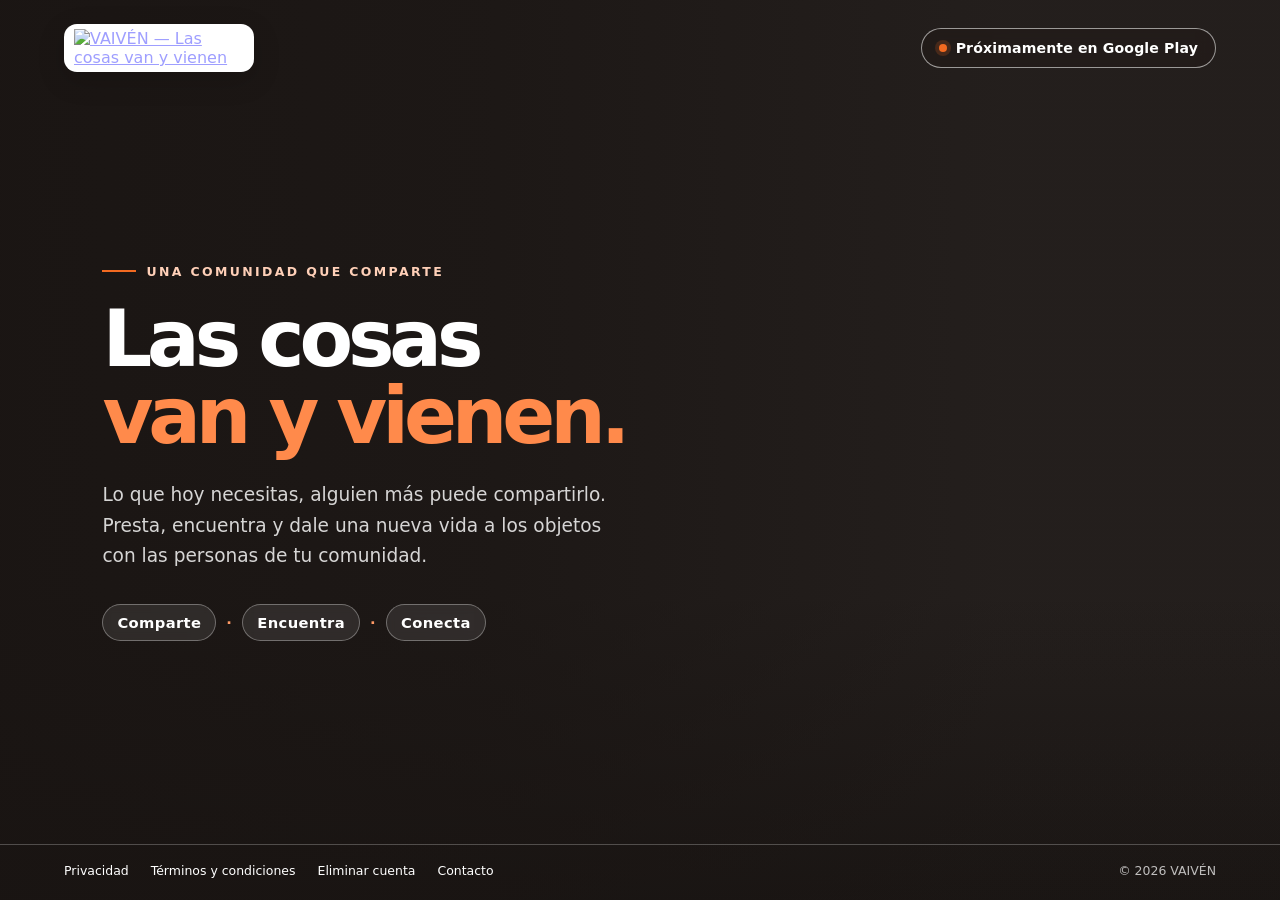
==== index.html @ 552e8050 "feat: rediseño landing page one-screen VAIVÉN - Header compacto con logo y botón Google Play - Hero " ====
<!doctype html>
<html lang="es-MX">
<head>
  <meta charset="utf-8">
  <meta name="viewport" content="width=device-width, initial-scale=1">
  <meta name="theme-color" content="#25201e">
  <title>VAIVÉN — Las cosas van y vienen</title>
  <meta name="description" content="Comparte, presta y encuentra objetos con personas de tu comunidad. Las cosas van y vienen.">
  <link rel="canonical" href="https://vaiven-landing.onrender.com/">
  <meta property="og:title" content="VAIVÉN — Las cosas van y vienen">
  <meta property="og:description" content="Comparte, presta y encuentra objetos con personas de tu comunidad.">
  <meta property="og:type" content="website">
  <meta property="og:url" content="https://vaiven-landing.onrender.com/">
  <meta property="og:image" content="/assets/img/fondo.jpeg">
  <style>
    :root {
      color-scheme: dark;
      --orange: #f36a21;
      --ink: #25201e;
      --white: #fff;
      --muted: rgba(255,255,255,.82);
    }

    * { box-sizing: border-box; }

    html, body { margin: 0; min-height: 100%; }

    body {
      min-height: 100svh;
      min-height: 100vh;
      display: flex;
      flex-direction: column;
      overflow-x: hidden;
      color: var(--white);
      background: var(--ink);
      font-family: Inter, ui-sans-serif, system-ui, -apple-system, BlinkMacSystemFont, "Segoe UI", sans-serif;
    }

    .page {
      position: relative;
      isolation: isolate;
      display: flex;
      flex: 1;
      min-height: 100svh;
      flex-direction: column;
      overflow: hidden;
      background-image:
        linear-gradient(90deg, rgba(25,20,18,.88) 0%, rgba(25,20,18,.68) 38%, rgba(25,20,18,.12) 78%),
        linear-gradient(0deg, rgba(20,16,14,.62) 0%, transparent 34%),
        url("assets/img/fondo.jpeg");
      background-size: cover;
      background-position: center center;
      background-repeat: no-repeat;
    }

    .header {
      position: relative;
      z-index: 1;
      width: min(1440px, 100%);
      margin: 0 auto;
      padding: 24px clamp(20px, 5vw, 72px);
      display: flex;
      align-items: center;
      justify-content: space-between;
      gap: 24px;
    }

    .brand {
      display: inline-flex;
      align-items: center;
      justify-content: center;
      width: clamp(142px, 16vw, 190px);
      padding: 5px 10px;
      overflow: hidden;
      border-radius: 13px;
      background: #fff;
      box-shadow: 0 8px 28px rgba(0,0,0,.16);
    }

    .brand img {
      display: block;
      width: 100%;
      height: auto;
      object-fit: contain;
    }

    .availability {
      display: inline-flex;
      align-items: center;
      gap: 9px;
      padding: 11px 17px;
      border: 1px solid rgba(255,255,255,.55);
      border-radius: 999px;
      background: rgba(32,26,23,.34);
      color: #fff;
      font-size: .88rem;
      font-weight: 650;
      letter-spacing: .01em;
      backdrop-filter: blur(8px);
      -webkit-backdrop-filter: blur(8px);
      white-space: nowrap;
    }

    .availability::before {
      content: "";
      width: 8px;
      height: 8px;
      border-radius: 50%;
      background: var(--orange);
      box-shadow: 0 0 0 4px rgba(243,106,33,.18);
    }

    main {
      position: relative;
      z-index: 1;
      width: min(1440px, 100%);
      flex: 1;
      margin: 0 auto;
      padding: 28px clamp(20px, 8vw, 116px) 48px;
      display: flex;
      align-items: center;
    }

    .hero-copy {
      width: min(650px, 58%);
      padding-bottom: 22px;
    }

    .eyebrow {
      display: inline-flex;
      align-items: center;
      gap: 10px;
      margin: 0 0 22px;
      color: #ffd0b8;
      font-size: .78rem;
      font-weight: 750;
      letter-spacing: .19em;
      text-transform: uppercase;
    }

    .eyebrow::before {
      content: "";
      width: 34px;
      height: 2px;
      background: var(--orange);
    }

    h1 {
      max-width: 680px;
      margin: 0;
      font-size: clamp(3rem, 6.1vw, 5.9rem);
      line-height: .99;
      letter-spacing: -.065em;
      font-weight: 780;
      text-wrap: balance;
    }

    h1 span { color: #ff8a4b; }

    .description {
      max-width: 510px;
      margin: 25px 0 0;
      color: var(--muted);
      font-size: clamp(1rem, 1.45vw, 1.2rem);
      line-height: 1.65;
      text-wrap: pretty;
    }

    .values {
      display: flex;
      align-items: center;
      flex-wrap: wrap;
      gap: 10px;
      margin-top: 32px;
      color: #fff;
      font-size: .92rem;
      font-weight: 700;
      letter-spacing: .025em;
    }

    .values span {
      padding: 9px 14px;
      border: 1px solid rgba(255,255,255,.32);
      border-radius: 999px;
      background: rgba(255,255,255,.09);
      backdrop-filter: blur(5px);
      -webkit-backdrop-filter: blur(5px);
    }

    .values b { color: #ff9a65; }

    footer {
      position: relative;
      z-index: 1;
      width: min(1440px, 100%);
      margin: 0 auto;
      padding: 18px clamp(20px, 5vw, 72px) 22px;
      display: flex;
      align-items: center;
      justify-content: space-between;
      gap: 16px 28px;
      border-top: 1px solid rgba(255,255,255,.24);
      color: rgba(255,255,255,.72);
      font-size: .78rem;
    }

    .footer-links {
      display: flex;
      align-items: center;
      flex-wrap: wrap;
      gap: 10px 22px;
    }

    footer a {
      color: #fff;
      text-decoration: none;
      transition: color .2s ease;
    }

    footer a:hover, footer a:focus-visible { color: #ff9a65; }

    footer a:focus-visible {
      outline: 2px solid #ff9a65;
      outline-offset: 4px;
      border-radius: 2px;
    }

    .copyright { white-space: nowrap; }

    @media (min-width: 1500px) {
      .page { background-position: center 46%; }
    }

    @media (max-width: 900px) {
      .page {
        background-image:
          linear-gradient(90deg, rgba(25,20,18,.82), rgba(25,20,18,.43)),
          linear-gradient(0deg, rgba(20,16,14,.78), transparent 55%),
          url("assets/img/fondo.jpeg");
        background-position: 58% center;
      }
      .hero-copy { width: min(650px, 78%); }
      h1 { font-size: clamp(3rem, 8vw, 5rem); }
    }

    @media (max-width: 600px) {
      .page {
        min-height: 100svh;
        overflow: visible;
        background-image:
          linear-gradient(180deg, rgba(25,20,18,.58) 0%, rgba(25,20,18,.76) 48%, rgba(25,20,18,.94) 100%),
          url("assets/img/fondo.jpeg");
        background-position: 57% center;
      }

      .header {
        padding: 16px 18px;
        gap: 12px;
      }

      .brand { width: 122px; border-radius: 9px; padding: 3px 7px; }
      .availability { padding: 9px 11px; font-size: .7rem; gap: 7px; }

      main {
        min-height: 570px;
        padding: 70px 25px 48px;
        align-items: center;
      }

      .hero-copy {
        width: 100%;
        max-width: 520px;
        padding: 0;
      }

      .eyebrow { margin-bottom: 17px; font-size: .68rem; }
      h1 { font-size: clamp(3.15rem, 13vw, 4.5rem); }
      .description { margin-top: 20px; font-size: 1rem; line-height: 1.55; }
      .values { margin-top: 25px; gap: 8px; }
      .values span { padding: 8px 11px; font-size: .82rem; }

      footer {
        padding: 19px 20px 22px;
        align-items: flex-start;
        flex-direction: column;
        gap: 15px;
      }

      .footer-links { gap: 12px 18px; }
      .copyright { white-space: normal; }
    }

    @media (max-height: 650px) and (min-width: 601px) {
      .header { padding-top: 12px; padding-bottom: 12px; }
      .brand { width: 145px; }
      main { padding-top: 10px; padding-bottom: 14px; }
      .hero-copy { padding-bottom: 0; }
      .eyebrow { margin-bottom: 12px; }
      h1 { font-size: clamp(2.7rem, 5vw, 4.4rem); }
      .description { margin-top: 15px; font-size: 1rem; }
      .values { margin-top: 19px; }
      footer { padding-top: 12px; padding-bottom: 14px; }
    }

    @media (prefers-reduced-motion: reduce) {
      *, *::before, *::after { scroll-behavior: auto !important; transition: none !important; }
    }
  </style>
</head>
<body>
  <div class="page">
    <header class="header">
      <a class="brand" href="/" aria-label="VAIVÉN, página principal">
        <img src="assets/img/logo.jpeg" alt="VAIVÉN — Las cosas van y vienen">
      </a>
      <span class="availability">Próximamente en Google Play</span>
    </header>

    <main id="contenido">
      <section class="hero-copy" aria-labelledby="hero-title">
        <p class="eyebrow">Una comunidad que comparte</p>
        <h1 id="hero-title">Las cosas <span>van y vienen.</span></h1>
        <p class="description">
          Lo que hoy necesitas, alguien más puede compartirlo.
          Presta, encuentra y dale una nueva vida a los objetos
          con las personas de tu comunidad.
        </p>
        <div class="values" aria-label="Comparte, encuentra y conecta">
          <span>Comparte</span><b aria-hidden="true">·</b>
          <span>Encuentra</span><b aria-hidden="true">·</b>
          <span>Conecta</span>
        </div>
      </section>
    </main>

    <footer>
      <nav class="footer-links" aria-label="Enlaces legales y de contacto">
        <a href="/privacidad/">Privacidad</a>
        <a href="/terminos/">Términos y condiciones</a>
        <a href="/eliminar-cuenta/">Eliminar cuenta</a>
        <a href="mailto:vaivenedeltrabajo@gmail.com">Contacto</a>
      </nav>
      <span class="copyright">© 2026 VAIVÉN</span>
    </footer>
  </div>
</body>
</html>
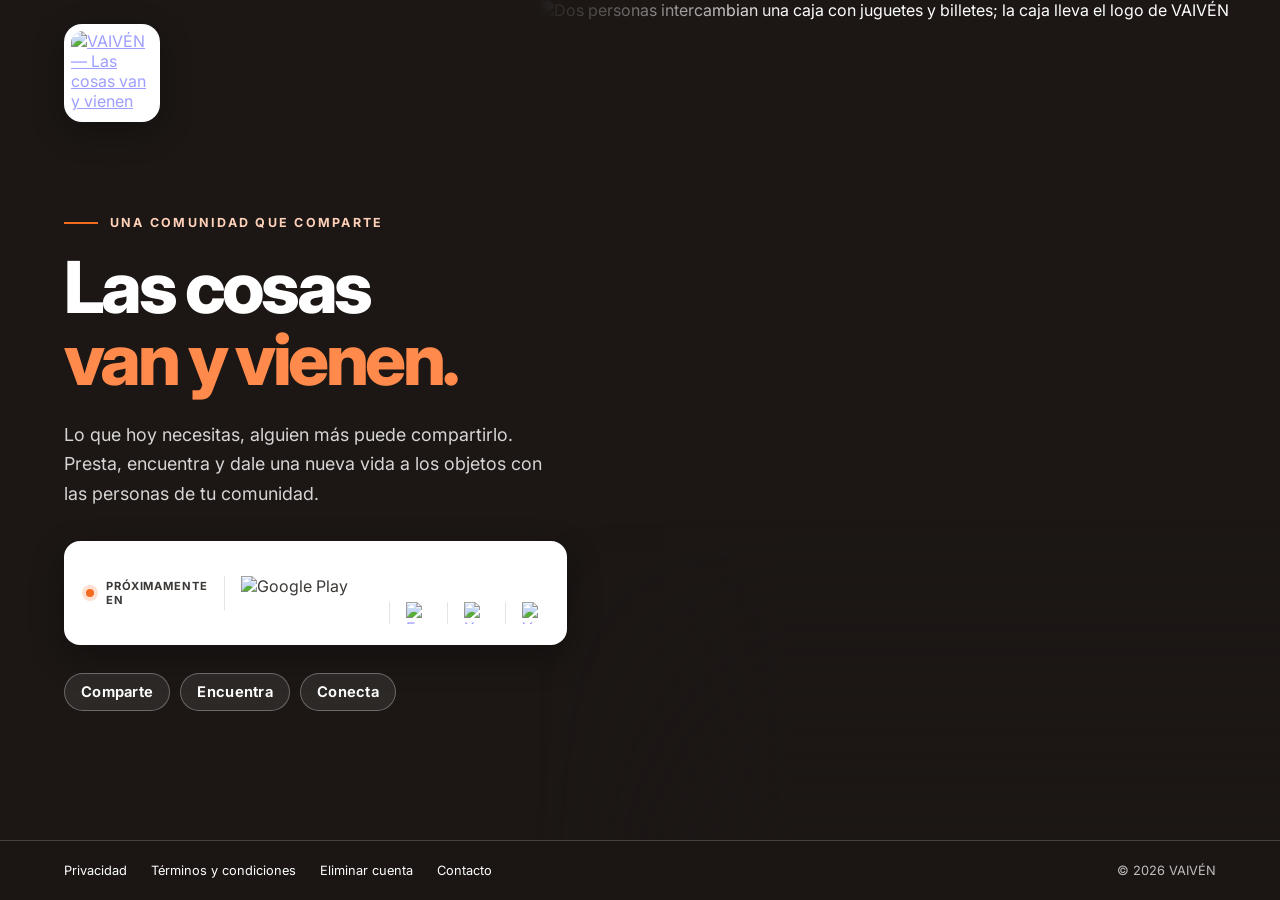
==== commit cad04185: "feat: botones sociales y rediseño páginas legales [spec 002]" ====
--- a/index.html
+++ b/index.html
@@ -2,308 +2,413 @@
 <html lang="es-MX">
 <head>
   <meta charset="utf-8">
-  <meta name="viewport" content="width=device-width, initial-scale=1">
-  <meta name="theme-color" content="#25201e">
+  <meta name="viewport" content="width=device-width, initial-scale=1, viewport-fit=cover">
+  <meta name="theme-color" content="#1c1715">
   <title>VAIVÉN — Las cosas van y vienen</title>
   <meta name="description" content="Comparte, presta y encuentra objetos con personas de tu comunidad. Las cosas van y vienen.">
   <link rel="canonical" href="https://vaiven-landing.onrender.com/">
+  <link rel="icon" type="image/png" href="assets/img/icon.png">
+  <link rel="apple-touch-icon" href="assets/img/apple-touch-icon.png">
+
   <meta property="og:title" content="VAIVÉN — Las cosas van y vienen">
   <meta property="og:description" content="Comparte, presta y encuentra objetos con personas de tu comunidad.">
   <meta property="og:type" content="website">
   <meta property="og:url" content="https://vaiven-landing.onrender.com/">
-  <meta property="og:image" content="/assets/img/fondo.jpeg">
+  <meta property="og:image" content="https://vaiven-landing.onrender.com/assets/img/fondo.jpeg">
+  <meta name="twitter:card" content="summary_large_image">
+
+  <link rel="preconnect" href="https://fonts.googleapis.com">
+  <link rel="preconnect" href="https://fonts.gstatic.com" crossorigin>
+  <link href="https://fonts.googleapis.com/css2?family=Inter:wght@500;600;700;800&display=swap" rel="stylesheet">
+
   <style>
     :root {
       color-scheme: dark;
       --orange: #f36a21;
-      --ink: #25201e;
+      --orange-soft: #ff8a4b;
+      --orange-pale: #ffd0b8;
+      --ink: #1c1715;
       --white: #fff;
-      --muted: rgba(255,255,255,.82);
-    }
-
-    * { box-sizing: border-box; }
-
-    html, body { margin: 0; min-height: 100%; }
+      --muted: rgba(255, 255, 255, .82);
+      --line: rgba(255, 255, 255, .18);
+
+      /* Margen lateral único: header, texto y footer quedan siempre alineados.
+         En pantallas muy anchas el contenido se centra en un máx. de 1320px. */
+      --edge: max(clamp(20px, 5vw, 72px), calc((100% - 1320px) / 2));
+    }
+
+    *, *::before, *::after { box-sizing: border-box; }
+
+    html {
+      -webkit-text-size-adjust: 100%;
+      text-size-adjust: 100%;
+      background: var(--ink);
+    }
 
     body {
-      min-height: 100svh;
+      margin: 0;
       min-height: 100vh;
-      display: flex;
-      flex-direction: column;
-      overflow-x: hidden;
+      min-height: 100dvh;
       color: var(--white);
       background: var(--ink);
-      font-family: Inter, ui-sans-serif, system-ui, -apple-system, BlinkMacSystemFont, "Segoe UI", sans-serif;
-    }
-
+      font-family: Inter, ui-sans-serif, system-ui, -apple-system, BlinkMacSystemFont, "Segoe UI", Roboto, sans-serif;
+      -webkit-font-smoothing: antialiased;
+    }
+
+    img { display: block; max-width: 100%; }
+
+    /* ───────── Estructura general ───────── */
     .page {
       position: relative;
       isolation: isolate;
       display: flex;
+      flex-direction: column;
+      min-height: 100vh;
+      min-height: 100dvh;
+      overflow: hidden;
+    }
+
+    /* ───────── Header ───────── */
+    .header {
+      position: absolute;
+      inset: 0 0 auto 0;
+      z-index: 3;
+      padding: 24px var(--edge);
+      padding-top: max(24px, env(safe-area-inset-top));
+    }
+
+    .brand {
+      display: inline-block;
+      padding: 7px;
+      border-radius: 18px;
+      background: #fff;
+      box-shadow: 0 10px 32px rgba(0, 0, 0, .28);
+      transition: transform .2s ease;
+    }
+
+    .brand:hover { transform: translateY(-2px); }
+
+    .brand:focus-visible {
+      outline: 3px solid var(--orange-soft);
+      outline-offset: 3px;
+    }
+
+    .brand img {
+      height: clamp(64px, 7vw, 84px);
+      width: auto;
+      border-radius: 12px;
+    }
+
+    /* ───────── Hero ───────── */
+    .hero {
+      position: relative;
       flex: 1;
-      min-height: 100svh;
-      flex-direction: column;
-      overflow: hidden;
-      background-image:
-        linear-gradient(90deg, rgba(25,20,18,.88) 0%, rgba(25,20,18,.68) 38%, rgba(25,20,18,.12) 78%),
-        linear-gradient(0deg, rgba(20,16,14,.62) 0%, transparent 34%),
-        url("assets/img/fondo.jpeg");
-      background-size: cover;
-      background-position: center center;
-      background-repeat: no-repeat;
-    }
-
-    .header {
-      position: relative;
-      z-index: 1;
-      width: min(1440px, 100%);
-      margin: 0 auto;
-      padding: 24px clamp(20px, 5vw, 72px);
-      display: flex;
-      align-items: center;
-      justify-content: space-between;
-      gap: 24px;
-    }
-
-    .brand {
-      display: inline-flex;
-      align-items: center;
-      justify-content: center;
-      width: clamp(142px, 16vw, 190px);
-      padding: 5px 10px;
-      overflow: hidden;
-      border-radius: 13px;
-      background: #fff;
-      box-shadow: 0 8px 28px rgba(0,0,0,.16);
-    }
-
-    .brand img {
-      display: block;
+      display: flex;
+      align-items: center;
+      padding: 150px var(--edge) 64px;
+    }
+
+    .hero-media {
+      position: absolute;
+      inset: 0 0 0 auto;
+      z-index: -1;
+      width: 58%;
+      /* La foto se funde con el fondo oscuro en el borde izquierdo. */
+      -webkit-mask-image: linear-gradient(90deg, transparent 0, #000 34%);
+              mask-image: linear-gradient(90deg, transparent 0, #000 34%);
+    }
+
+    .hero-media img {
       width: 100%;
-      height: auto;
-      object-fit: contain;
-    }
-
-    .availability {
-      display: inline-flex;
-      align-items: center;
-      gap: 9px;
-      padding: 11px 17px;
-      border: 1px solid rgba(255,255,255,.55);
-      border-radius: 999px;
-      background: rgba(32,26,23,.34);
-      color: #fff;
-      font-size: .88rem;
-      font-weight: 650;
-      letter-spacing: .01em;
-      backdrop-filter: blur(8px);
-      -webkit-backdrop-filter: blur(8px);
-      white-space: nowrap;
-    }
-
-    .availability::before {
+      height: 100%;
+      object-fit: cover;
+      object-position: 62% center;
+    }
+
+    /* Oscurecimiento sutil para que la foto no compita con el texto. */
+    .hero-media::after {
       content: "";
-      width: 8px;
-      height: 8px;
-      border-radius: 50%;
-      background: var(--orange);
-      box-shadow: 0 0 0 4px rgba(243,106,33,.18);
-    }
-
-    main {
-      position: relative;
-      z-index: 1;
-      width: min(1440px, 100%);
-      flex: 1;
-      margin: 0 auto;
-      padding: 28px clamp(20px, 8vw, 116px) 48px;
-      display: flex;
-      align-items: center;
+      position: absolute;
+      inset: 0;
+      background: linear-gradient(0deg, rgba(28, 23, 21, .55) 0%, transparent 38%);
+      pointer-events: none;
     }
 
     .hero-copy {
-      width: min(650px, 58%);
-      padding-bottom: 22px;
+      width: min(600px, 58%);
+      animation: rise .7s cubic-bezier(.2, .7, .2, 1) both;
+    }
+
+    @keyframes rise {
+      from { opacity: 0; transform: translateY(16px); }
+      to   { opacity: 1; transform: none; }
     }
 
     .eyebrow {
-      display: inline-flex;
-      align-items: center;
-      gap: 10px;
+      display: flex;
+      align-items: center;
+      gap: 12px;
       margin: 0 0 22px;
-      color: #ffd0b8;
+      color: var(--orange-pale);
       font-size: .78rem;
-      font-weight: 750;
-      letter-spacing: .19em;
+      font-weight: 700;
+      letter-spacing: .18em;
       text-transform: uppercase;
     }
 
     .eyebrow::before {
       content: "";
+      flex: none;
       width: 34px;
       height: 2px;
       background: var(--orange);
     }
 
     h1 {
-      max-width: 680px;
       margin: 0;
-      font-size: clamp(3rem, 6.1vw, 5.9rem);
-      line-height: .99;
-      letter-spacing: -.065em;
-      font-weight: 780;
+      font-size: clamp(2.7rem, 5.6vw, 5.4rem);
+      line-height: 1;
+      letter-spacing: -.05em;
+      font-weight: 800;
       text-wrap: balance;
     }
 
-    h1 span { color: #ff8a4b; }
+    h1 span {
+      display: block;
+      color: var(--orange-soft);
+    }
 
     .description {
-      max-width: 510px;
-      margin: 25px 0 0;
+      max-width: 27em;
+      margin: 24px 0 0;
       color: var(--muted);
-      font-size: clamp(1rem, 1.45vw, 1.2rem);
+      font-size: clamp(1rem, 1.4vw, 1.2rem);
       line-height: 1.65;
       text-wrap: pretty;
     }
 
+    /* ───────── Google Play (próximamente) ───────── */
+    .store {
+      display: inline-flex;
+      align-items: center;
+      gap: 16px;
+      margin-top: 32px;
+      padding: 10px 20px 10px 18px;
+      border-radius: 16px;
+      background: #fff;
+      color: #3b3836;
+      box-shadow: 0 12px 34px rgba(0, 0, 0, .32);
+    }
+
+    .store-label {
+      display: flex;
+      align-items: center;
+      gap: 12px;
+      font-size: .7rem;
+      font-weight: 700;
+      letter-spacing: .08em;
+      line-height: 1.25;
+      text-transform: uppercase;
+    }
+
+    .store-label::before {
+      content: "";
+      flex: none;
+      width: 8px;
+      height: 8px;
+      margin-left: 4px;
+      border-radius: 50%;
+      background: var(--orange);
+      box-shadow: 0 0 0 4px rgba(243, 106, 33, .2);
+    }
+
+    .store img {
+      height: 34px;
+      width: auto;
+      padding-left: 16px;
+      border-left: 1px solid #e7e2df;
+      box-sizing: content-box;
+    }
+
+    /* ───────── Valores ───────── */
     .values {
       display: flex;
-      align-items: center;
       flex-wrap: wrap;
       gap: 10px;
-      margin-top: 32px;
-      color: #fff;
+      margin: 28px 0 0;
+      padding: 0;
+      list-style: none;
+    }
+
+    .values li {
+      padding: 9px 16px;
+      border: 1px solid rgba(255, 255, 255, .3);
+      border-radius: 999px;
+      background: rgba(255, 255, 255, .08);
       font-size: .92rem;
-      font-weight: 700;
-      letter-spacing: .025em;
-    }
-
-    .values span {
-      padding: 9px 14px;
-      border: 1px solid rgba(255,255,255,.32);
-      border-radius: 999px;
-      background: rgba(255,255,255,.09);
-      backdrop-filter: blur(5px);
-      -webkit-backdrop-filter: blur(5px);
-    }
-
-    .values b { color: #ff9a65; }
-
+      font-weight: 650;
+      letter-spacing: .02em;
+      -webkit-backdrop-filter: blur(6px);
+              backdrop-filter: blur(6px);
+    }
+
+    /* ───────── Footer ───────── */
     footer {
       position: relative;
-      z-index: 1;
-      width: min(1440px, 100%);
-      margin: 0 auto;
-      padding: 18px clamp(20px, 5vw, 72px) 22px;
+      z-index: 2;
       display: flex;
       align-items: center;
       justify-content: space-between;
-      gap: 16px 28px;
-      border-top: 1px solid rgba(255,255,255,.24);
-      color: rgba(255,255,255,.72);
-      font-size: .78rem;
+      flex-wrap: wrap;
+      gap: 6px 28px;
+      padding: 16px var(--edge);
+      padding-bottom: max(16px, env(safe-area-inset-bottom));
+      border-top: 1px solid var(--line);
+      background: rgba(28, 23, 21, .78);
+      color: rgba(255, 255, 255, .72);
+      font-size: .8rem;
+      -webkit-backdrop-filter: blur(10px);
+              backdrop-filter: blur(10px);
     }
 
     .footer-links {
       display: flex;
-      align-items: center;
       flex-wrap: wrap;
-      gap: 10px 22px;
+      gap: 0 24px;
     }
 
     footer a {
+      display: inline-block;
+      padding: 6px 0;           /* área táctil más cómoda en móvil */
       color: #fff;
       text-decoration: none;
       transition: color .2s ease;
     }
 
-    footer a:hover, footer a:focus-visible { color: #ff9a65; }
+    footer a:hover { color: #ff9a65; }
 
     footer a:focus-visible {
       outline: 2px solid #ff9a65;
-      outline-offset: 4px;
-      border-radius: 2px;
-    }
-
-    .copyright { white-space: nowrap; }
-
-    @media (min-width: 1500px) {
-      .page { background-position: center 46%; }
-    }
-
-    @media (max-width: 900px) {
-      .page {
-        background-image:
-          linear-gradient(90deg, rgba(25,20,18,.82), rgba(25,20,18,.43)),
-          linear-gradient(0deg, rgba(20,16,14,.78), transparent 55%),
-          url("assets/img/fondo.jpeg");
-        background-position: 58% center;
+      outline-offset: 3px;
+      border-radius: 3px;
+    }
+
+    /* ───────── Botones de redes sociales ───────── */
+    .social-buttons {
+      display: flex;
+      gap: 14px;
+      justify-content: center;
+      margin: 40px 0 0;
+    }
+
+    .social-btn {
+      display: flex;
+      align-items: center;
+      justify-content: center;
+      width: 44px;
+      height: 44px;
+      border-radius: 12px;
+      background: rgba(255, 255, 255, .08);
+      border: 1px solid var(--line);
+      transition: background .2s ease, transform .2s ease;
+      text-decoration: none;
+    }
+
+    .social-btn img {
+      width: 22px;
+      height: 22px;
+      display: block;
+    }
+
+    .social-btn:hover {
+      background: rgba(255, 255, 255, .18);
+      transform: translateY(-2px);
+    }
+
+    .social-btn:focus-visible {
+      outline: 3px solid var(--orange-soft);
+      outline-offset: 2px;
+    }
+
+    /* ───────── Tablet vertical y móvil: foto arriba, texto debajo ───────── */
+    @media (max-width: 720px), (max-width: 1000px) and (orientation: portrait) {
+      .header { padding-top: max(16px, env(safe-area-inset-top)); }
+      .brand { padding: 5px; border-radius: 14px; }
+      .brand img { height: 56px; border-radius: 10px; }
+
+      .hero {
+        flex-direction: column;
+        align-items: stretch;
+        justify-content: flex-start;
+        padding: 0 var(--edge) 40px;
       }
-      .hero-copy { width: min(650px, 78%); }
-      h1 { font-size: clamp(3rem, 8vw, 5rem); }
-    }
-
-    @media (max-width: 600px) {
-      .page {
-        min-height: 100svh;
-        overflow: visible;
-        background-image:
-          linear-gradient(180deg, rgba(25,20,18,.58) 0%, rgba(25,20,18,.76) 48%, rgba(25,20,18,.94) 100%),
-          url("assets/img/fondo.jpeg");
-        background-position: 57% center;
+
+      .hero-media {
+        position: relative;
+        inset: auto;
+        z-index: 0;
+        flex: 1 0 auto;
+        width: auto;
+        min-height: clamp(300px, 44svh, 520px);
+        max-height: 70svh;
+        margin: 0 calc(var(--edge) * -1);   /* la foto ocupa todo el ancho */
+        -webkit-mask-image: linear-gradient(180deg, #000 55%, transparent 100%);
+                mask-image: linear-gradient(180deg, #000 55%, transparent 100%);
       }
 
-      .header {
-        padding: 16px 18px;
-        gap: 12px;
-      }
-
-      .brand { width: 122px; border-radius: 9px; padding: 3px 7px; }
-      .availability { padding: 9px 11px; font-size: .7rem; gap: 7px; }
-
-      main {
-        min-height: 570px;
-        padding: 70px 25px 48px;
-        align-items: center;
+      .hero-media img {
+        position: absolute;
+        inset: 0;
+        object-position: 70% 40%;
       }
 
       .hero-copy {
         width: 100%;
-        max-width: 520px;
-        padding: 0;
+        max-width: 620px;
+        margin-top: -36px;                  /* se monta sobre el degradado */
+        position: relative;
       }
 
-      .eyebrow { margin-bottom: 17px; font-size: .68rem; }
-      h1 { font-size: clamp(3.15rem, 13vw, 4.5rem); }
-      .description { margin-top: 20px; font-size: 1rem; line-height: 1.55; }
-      .values { margin-top: 25px; gap: 8px; }
-      .values span { padding: 8px 11px; font-size: .82rem; }
-
-      footer {
-        padding: 19px 20px 22px;
-        align-items: flex-start;
-        flex-direction: column;
-        gap: 15px;
+      .eyebrow { margin-bottom: 16px; font-size: .7rem; }
+      h1 { font-size: clamp(2.6rem, 12.5vw, 4.6rem); }
+      .description { margin-top: 18px; font-size: 1rem; line-height: 1.6; }
+      .store { margin-top: 26px; }
+      .values { margin-top: 22px; gap: 8px; }
+      .values li { padding: 8px 13px; font-size: .85rem; }
+    }
+
+    /* Móviles muy angostos */
+    @media (max-width: 380px) {
+      .store { gap: 12px; padding: 9px 14px; }
+      .store img { height: 28px; padding-left: 12px; }
+      .store-label { font-size: .64rem; }
+      .values li { padding: 7px 11px; font-size: .8rem; }
+    }
+
+    /* Móvil en horizontal / pantallas bajas: compactar para no desbordar */
+    @media (max-height: 560px) and (orientation: landscape) {
+      .header { padding-block: 12px; }
+      .brand img { height: 48px; }
+      .hero { padding-top: 84px; padding-bottom: 28px; }
+      .eyebrow { margin-bottom: 10px; }
+      h1 { font-size: clamp(2.2rem, 6vw, 3.4rem); }
+      .description { margin-top: 12px; font-size: .95rem; line-height: 1.5; }
+      .store { margin-top: 18px; padding-block: 7px; }
+      .store img { height: 26px; }
+      .values { margin-top: 16px; }
+      footer { padding-block: 8px; }
+    }
+
+    @media (min-width: 1700px) {
+      .hero-media img { object-position: 60% 44%; }
+    }
+
+    @media (prefers-reduced-motion: reduce) {
+      *, *::before, *::after {
+        animation: none !important;
+        transition: none !important;
+        scroll-behavior: auto !important;
       }
-
-      .footer-links { gap: 12px 18px; }
-      .copyright { white-space: normal; }
-    }
-
-    @media (max-height: 650px) and (min-width: 601px) {
-      .header { padding-top: 12px; padding-bottom: 12px; }
-      .brand { width: 145px; }
-      main { padding-top: 10px; padding-bottom: 14px; }
-      .hero-copy { padding-bottom: 0; }
-      .eyebrow { margin-bottom: 12px; }
-      h1 { font-size: clamp(2.7rem, 5vw, 4.4rem); }
-      .description { margin-top: 15px; font-size: 1rem; }
-      .values { margin-top: 19px; }
-      footer { padding-top: 12px; padding-bottom: 14px; }
-    }
-
-    @media (prefers-reduced-motion: reduce) {
-      *, *::before, *::after { scroll-behavior: auto !important; transition: none !important; }
     }
   </style>
 </head>
@@ -311,12 +416,16 @@
   <div class="page">
     <header class="header">
       <a class="brand" href="/" aria-label="VAIVÉN, página principal">
-        <img src="assets/img/logo.jpeg" alt="VAIVÉN — Las cosas van y vienen">
+        <img src="assets/img/logo.jpeg" width="637" height="649" alt="VAIVÉN — Las cosas van y vienen">
       </a>
-      <span class="availability">Próximamente en Google Play</span>
     </header>
 
-    <main id="contenido">
+    <main class="hero" id="contenido">
+      <div class="hero-media">
+        <img src="assets/img/fondo.jpeg" width="1264" height="823" fetchpriority="high"
+             alt="Dos personas intercambian una caja con juguetes y billetes; la caja lleva el logo de VAIVÉN">
+      </div>
+
       <section class="hero-copy" aria-labelledby="hero-title">
         <p class="eyebrow">Una comunidad que comparte</p>
         <h1 id="hero-title">Las cosas <span>van y vienen.</span></h1>
@@ -324,12 +433,36 @@
           Lo que hoy necesitas, alguien más puede compartirlo.
           Presta, encuentra y dale una nueva vida a los objetos
           con las personas de tu comunidad.
+
+          
         </p>
-        <div class="values" aria-label="Comparte, encuentra y conecta">
-          <span>Comparte</span><b aria-hidden="true">·</b>
-          <span>Encuentra</span><b aria-hidden="true">·</b>
-          <span>Conecta</span>
+        
+
+        <div class="store" role="group" aria-label="Próximamente en Google Play">
+          
+          <span class="store-label"><span>Próximamente<br>en</span></span>
+
+          <img src="assets/img/google-play.png" width="500" height="131" alt="Google Play">
+          <nav class="social-buttons" aria-label="Síguenos en redes sociales">
+          <a class="social-btn" href="#" rel="noopener noreferrer" aria-label="VAIVÉN en Facebook">
+            <img src="/assets/img/social-facebook.svg" alt="Facebook">
+          </a>
+          <a class="social-btn" href="#" rel="noopener noreferrer" aria-label="VAIVÉN en X (Twitter)">
+            <img src="/assets/img/social-x.svg" alt="X (Twitter)">
+          </a>
+          <a class="social-btn" href="#" rel="noopener noreferrer" aria-label="VAIVÉN en YouTube">
+            <img src="/assets/img/social-youtube.svg" alt="YouTube">
+          </a>
+        </nav>
         </div>
+
+        <ul class="values" aria-label="Comparte, encuentra y conecta">
+          <li>Comparte</li>
+          <li>Encuentra</li>
+          <li>Conecta</li>
+        </ul>
+
+        
       </section>
     </main>
 
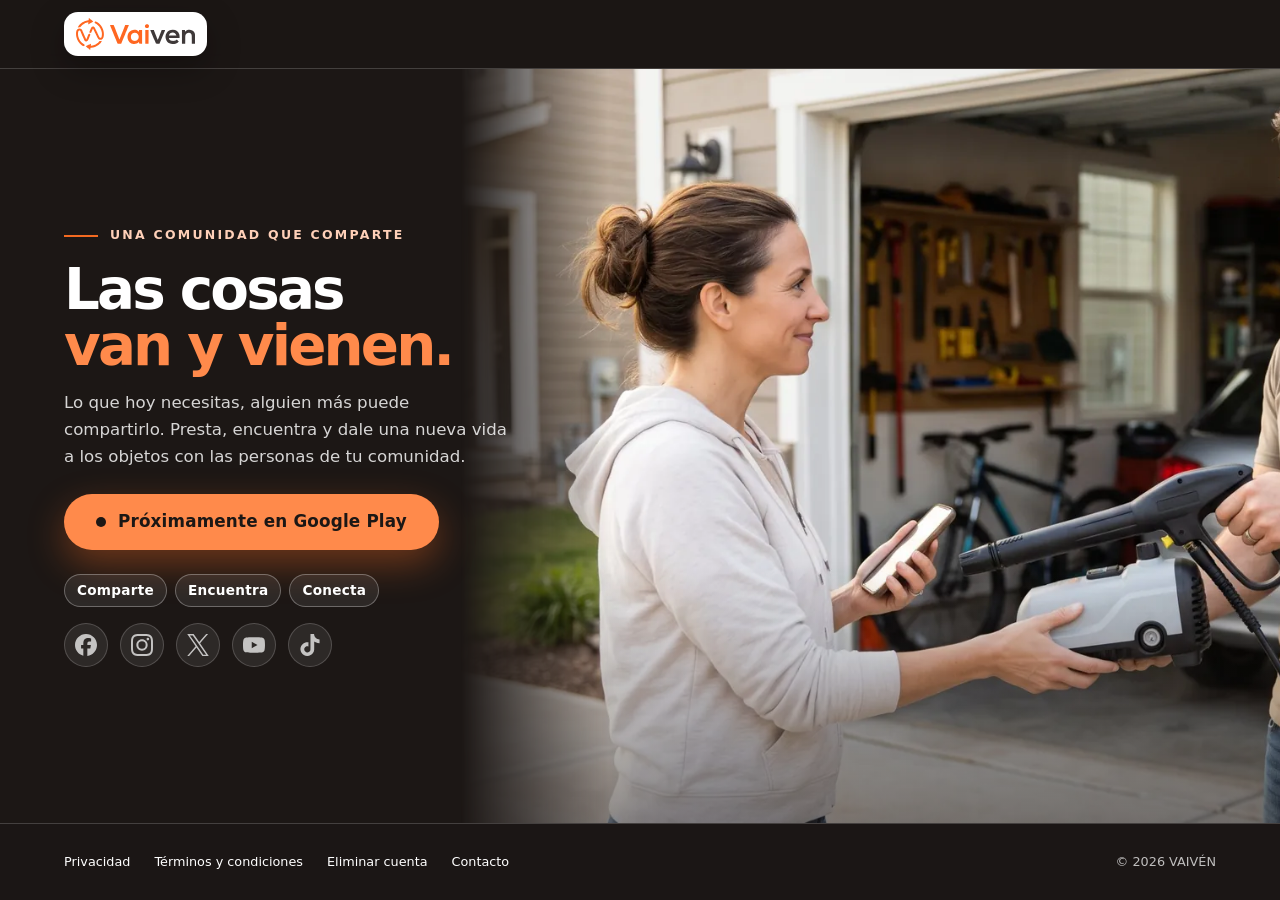
==== commit 0c543842: "SPECTs" ====
--- a/index.html
+++ b/index.html
@@ -7,474 +7,80 @@
   <title>VAIVÉN — Las cosas van y vienen</title>
   <meta name="description" content="Comparte, presta y encuentra objetos con personas de tu comunidad. Las cosas van y vienen.">
   <link rel="canonical" href="https://vaiven-landing.onrender.com/">
-  <link rel="icon" type="image/png" href="assets/img/icon.png">
-  <link rel="apple-touch-icon" href="assets/img/apple-touch-icon.png">
-
+  <link rel="icon" type="image/svg+xml" href="/assets/img/favicon.svg">
+  <link rel="apple-touch-icon" href="/assets/img/apple-touch-icon.png">
   <meta property="og:title" content="VAIVÉN — Las cosas van y vienen">
   <meta property="og:description" content="Comparte, presta y encuentra objetos con personas de tu comunidad.">
   <meta property="og:type" content="website">
   <meta property="og:url" content="https://vaiven-landing.onrender.com/">
-  <meta property="og:image" content="https://vaiven-landing.onrender.com/assets/img/fondo.jpeg">
-  <meta name="twitter:card" content="summary_large_image">
+  <meta property="og:image" content="https://vaiven-landing.onrender.com/assets/img/og-image.png">
+  <meta property="og:locale" content="es_MX">
+  <link rel="stylesheet" href="/assets/css/styles.css">
+  <script type="module" src="/assets/js/site.js" defer></script>
+  <script type="application/ld+json">
+    {
+      "@context": "https://schema.org",
+      "@type": "MobileApplication",
+      "name": "VAIVÉN",
+      "applicationCategory": "LifestyleApplication",
+      "operatingSystem": "Android",
+      "inLanguage": "es-MX",
+      "url": "https://vaiven-landing.onrender.com/",
+      "description": "VAIVÉN conecta a personas para compartir, prestar y encontrar objetos de uso cotidiano."
+    }
+  </script>
+</head>
+<body class="home">
+  <a class="skip-link" href="#contenido">Saltar al contenido</a>
 
-  <link rel="preconnect" href="https://fonts.googleapis.com">
-  <link rel="preconnect" href="https://fonts.gstatic.com" crossorigin>
-  <link href="https://fonts.googleapis.com/css2?family=Inter:wght@500;600;700;800&display=swap" rel="stylesheet">
+  <header class="site-header">
+    <a class="brand" href="/"><img src="/assets/img/logo.svg" width="119" height="32" alt="VAIVÉN, ir al inicio"></a>
+  </header>
 
-  <style>
-    :root {
-      color-scheme: dark;
-      --orange: #f36a21;
-      --orange-soft: #ff8a4b;
-      --orange-pale: #ffd0b8;
-      --ink: #1c1715;
-      --white: #fff;
-      --muted: rgba(255, 255, 255, .82);
-      --line: rgba(255, 255, 255, .18);
+  <main id="contenido" class="hero">
+    <div class="hero-media">
+      <img src="/assets/img/fondo.webp" width="1600" height="893" fetchpriority="high"
+           alt="Una vecina le pasa una hidrolavadora a otra persona frente a una cochera, mientras revisa su teléfono">
+    </div>
 
-      /* Margen lateral único: header, texto y footer quedan siempre alineados.
-         En pantallas muy anchas el contenido se centra en un máx. de 1320px. */
-      --edge: max(clamp(20px, 5vw, 72px), calc((100% - 1320px) / 2));
-    }
+    <section class="hero-copy" aria-labelledby="hero-title">
+      <p class="eyebrow">Una comunidad que comparte</p>
+      <h1 id="hero-title">Las cosas <span>van y vienen.</span></h1>
+      <p class="description">
+        Lo que hoy necesitas, alguien más puede compartirlo.
+        Presta, encuentra y dale una nueva vida a los objetos
+        con las personas de tu comunidad.
+      </p>
 
-    *, *::before, *::after { box-sizing: border-box; }
+      <p class="store" data-play-link>
+        <svg class="store-icon" viewBox="0 0 24 24" width="24" height="24" aria-hidden="true" focusable="false"><path d="M12 4v11m0 0-5-5m5 5 5-5M5 20h14"/></svg>
+        <span class="store-text">Próximamente en Google Play</span>
+      </p>
 
-    html {
-      -webkit-text-size-adjust: 100%;
-      text-size-adjust: 100%;
-      background: var(--ink);
-    }
+      <ul class="values" aria-label="Comparte, encuentra y conecta">
+        <li>Comparte</li>
+        <li>Encuentra</li>
+        <li>Conecta</li>
+      </ul>
 
-    body {
-      margin: 0;
-      min-height: 100vh;
-      min-height: 100dvh;
-      color: var(--white);
-      background: var(--ink);
-      font-family: Inter, ui-sans-serif, system-ui, -apple-system, BlinkMacSystemFont, "Segoe UI", Roboto, sans-serif;
-      -webkit-font-smoothing: antialiased;
-    }
+      <ul class="social" aria-label="Redes sociales de VAIVÉN">
+        <li><span class="social-link" data-social="facebook" data-name="Facebook"><svg viewBox="0 0 24 24" width="22" height="22" aria-hidden="true" focusable="false"><use href="/assets/img/social.svg#facebook"/></svg><span class="sr-only">Facebook, próximamente</span></span></li>
+        <li><span class="social-link" data-social="instagram" data-name="Instagram"><svg viewBox="0 0 24 24" width="22" height="22" aria-hidden="true" focusable="false"><use href="/assets/img/social.svg#instagram"/></svg><span class="sr-only">Instagram, próximamente</span></span></li>
+        <li><span class="social-link" data-social="x" data-name="X"><svg viewBox="0 0 24 24" width="22" height="22" aria-hidden="true" focusable="false"><use href="/assets/img/social.svg#x"/></svg><span class="sr-only">X, próximamente</span></span></li>
+        <li><span class="social-link" data-social="youtube" data-name="YouTube"><svg viewBox="0 0 24 24" width="22" height="22" aria-hidden="true" focusable="false"><use href="/assets/img/social.svg#youtube"/></svg><span class="sr-only">YouTube, próximamente</span></span></li>
+        <li><span class="social-link" data-social="tiktok" data-name="TikTok"><svg viewBox="0 0 24 24" width="22" height="22" aria-hidden="true" focusable="false"><use href="/assets/img/social.svg#tiktok"/></svg><span class="sr-only">TikTok, próximamente</span></span></li>
+      </ul>
+    </section>
+  </main>
 
-    img { display: block; max-width: 100%; }
-
-    /* ───────── Estructura general ───────── */
-    .page {
-      position: relative;
-      isolation: isolate;
-      display: flex;
-      flex-direction: column;
-      min-height: 100vh;
-      min-height: 100dvh;
-      overflow: hidden;
-    }
-
-    /* ───────── Header ───────── */
-    .header {
-      position: absolute;
-      inset: 0 0 auto 0;
-      z-index: 3;
-      padding: 24px var(--edge);
-      padding-top: max(24px, env(safe-area-inset-top));
-    }
-
-    .brand {
-      display: inline-block;
-      padding: 7px;
-      border-radius: 18px;
-      background: #fff;
-      box-shadow: 0 10px 32px rgba(0, 0, 0, .28);
-      transition: transform .2s ease;
-    }
-
-    .brand:hover { transform: translateY(-2px); }
-
-    .brand:focus-visible {
-      outline: 3px solid var(--orange-soft);
-      outline-offset: 3px;
-    }
-
-    .brand img {
-      height: clamp(64px, 7vw, 84px);
-      width: auto;
-      border-radius: 12px;
-    }
-
-    /* ───────── Hero ───────── */
-    .hero {
-      position: relative;
-      flex: 1;
-      display: flex;
-      align-items: center;
-      padding: 150px var(--edge) 64px;
-    }
-
-    .hero-media {
-      position: absolute;
-      inset: 0 0 0 auto;
-      z-index: -1;
-      width: 58%;
-      /* La foto se funde con el fondo oscuro en el borde izquierdo. */
-      -webkit-mask-image: linear-gradient(90deg, transparent 0, #000 34%);
-              mask-image: linear-gradient(90deg, transparent 0, #000 34%);
-    }
-
-    .hero-media img {
-      width: 100%;
-      height: 100%;
-      object-fit: cover;
-      object-position: 62% center;
-    }
-
-    /* Oscurecimiento sutil para que la foto no compita con el texto. */
-    .hero-media::after {
-      content: "";
-      position: absolute;
-      inset: 0;
-      background: linear-gradient(0deg, rgba(28, 23, 21, .55) 0%, transparent 38%);
-      pointer-events: none;
-    }
-
-    .hero-copy {
-      width: min(600px, 58%);
-      animation: rise .7s cubic-bezier(.2, .7, .2, 1) both;
-    }
-
-    @keyframes rise {
-      from { opacity: 0; transform: translateY(16px); }
-      to   { opacity: 1; transform: none; }
-    }
-
-    .eyebrow {
-      display: flex;
-      align-items: center;
-      gap: 12px;
-      margin: 0 0 22px;
-      color: var(--orange-pale);
-      font-size: .78rem;
-      font-weight: 700;
-      letter-spacing: .18em;
-      text-transform: uppercase;
-    }
-
-    .eyebrow::before {
-      content: "";
-      flex: none;
-      width: 34px;
-      height: 2px;
-      background: var(--orange);
-    }
-
-    h1 {
-      margin: 0;
-      font-size: clamp(2.7rem, 5.6vw, 5.4rem);
-      line-height: 1;
-      letter-spacing: -.05em;
-      font-weight: 800;
-      text-wrap: balance;
-    }
-
-    h1 span {
-      display: block;
-      color: var(--orange-soft);
-    }
-
-    .description {
-      max-width: 27em;
-      margin: 24px 0 0;
-      color: var(--muted);
-      font-size: clamp(1rem, 1.4vw, 1.2rem);
-      line-height: 1.65;
-      text-wrap: pretty;
-    }
-
-    /* ───────── Google Play (próximamente) ───────── */
-    .store {
-      display: inline-flex;
-      align-items: center;
-      gap: 16px;
-      margin-top: 32px;
-      padding: 10px 20px 10px 18px;
-      border-radius: 16px;
-      background: #fff;
-      color: #3b3836;
-      box-shadow: 0 12px 34px rgba(0, 0, 0, .32);
-    }
-
-    .store-label {
-      display: flex;
-      align-items: center;
-      gap: 12px;
-      font-size: .7rem;
-      font-weight: 700;
-      letter-spacing: .08em;
-      line-height: 1.25;
-      text-transform: uppercase;
-    }
-
-    .store-label::before {
-      content: "";
-      flex: none;
-      width: 8px;
-      height: 8px;
-      margin-left: 4px;
-      border-radius: 50%;
-      background: var(--orange);
-      box-shadow: 0 0 0 4px rgba(243, 106, 33, .2);
-    }
-
-    .store img {
-      height: 34px;
-      width: auto;
-      padding-left: 16px;
-      border-left: 1px solid #e7e2df;
-      box-sizing: content-box;
-    }
-
-    /* ───────── Valores ───────── */
-    .values {
-      display: flex;
-      flex-wrap: wrap;
-      gap: 10px;
-      margin: 28px 0 0;
-      padding: 0;
-      list-style: none;
-    }
-
-    .values li {
-      padding: 9px 16px;
-      border: 1px solid rgba(255, 255, 255, .3);
-      border-radius: 999px;
-      background: rgba(255, 255, 255, .08);
-      font-size: .92rem;
-      font-weight: 650;
-      letter-spacing: .02em;
-      -webkit-backdrop-filter: blur(6px);
-              backdrop-filter: blur(6px);
-    }
-
-    /* ───────── Footer ───────── */
-    footer {
-      position: relative;
-      z-index: 2;
-      display: flex;
-      align-items: center;
-      justify-content: space-between;
-      flex-wrap: wrap;
-      gap: 6px 28px;
-      padding: 16px var(--edge);
-      padding-bottom: max(16px, env(safe-area-inset-bottom));
-      border-top: 1px solid var(--line);
-      background: rgba(28, 23, 21, .78);
-      color: rgba(255, 255, 255, .72);
-      font-size: .8rem;
-      -webkit-backdrop-filter: blur(10px);
-              backdrop-filter: blur(10px);
-    }
-
-    .footer-links {
-      display: flex;
-      flex-wrap: wrap;
-      gap: 0 24px;
-    }
-
-    footer a {
-      display: inline-block;
-      padding: 6px 0;           /* área táctil más cómoda en móvil */
-      color: #fff;
-      text-decoration: none;
-      transition: color .2s ease;
-    }
-
-    footer a:hover { color: #ff9a65; }
-
-    footer a:focus-visible {
-      outline: 2px solid #ff9a65;
-      outline-offset: 3px;
-      border-radius: 3px;
-    }
-
-    /* ───────── Botones de redes sociales ───────── */
-    .social-buttons {
-      display: flex;
-      gap: 14px;
-      justify-content: center;
-      margin: 40px 0 0;
-    }
-
-    .social-btn {
-      display: flex;
-      align-items: center;
-      justify-content: center;
-      width: 44px;
-      height: 44px;
-      border-radius: 12px;
-      background: rgba(255, 255, 255, .08);
-      border: 1px solid var(--line);
-      transition: background .2s ease, transform .2s ease;
-      text-decoration: none;
-    }
-
-    .social-btn img {
-      width: 22px;
-      height: 22px;
-      display: block;
-    }
-
-    .social-btn:hover {
-      background: rgba(255, 255, 255, .18);
-      transform: translateY(-2px);
-    }
-
-    .social-btn:focus-visible {
-      outline: 3px solid var(--orange-soft);
-      outline-offset: 2px;
-    }
-
-    /* ───────── Tablet vertical y móvil: foto arriba, texto debajo ───────── */
-    @media (max-width: 720px), (max-width: 1000px) and (orientation: portrait) {
-      .header { padding-top: max(16px, env(safe-area-inset-top)); }
-      .brand { padding: 5px; border-radius: 14px; }
-      .brand img { height: 56px; border-radius: 10px; }
-
-      .hero {
-        flex-direction: column;
-        align-items: stretch;
-        justify-content: flex-start;
-        padding: 0 var(--edge) 40px;
-      }
-
-      .hero-media {
-        position: relative;
-        inset: auto;
-        z-index: 0;
-        flex: 1 0 auto;
-        width: auto;
-        min-height: clamp(300px, 44svh, 520px);
-        max-height: 70svh;
-        margin: 0 calc(var(--edge) * -1);   /* la foto ocupa todo el ancho */
-        -webkit-mask-image: linear-gradient(180deg, #000 55%, transparent 100%);
-                mask-image: linear-gradient(180deg, #000 55%, transparent 100%);
-      }
-
-      .hero-media img {
-        position: absolute;
-        inset: 0;
-        object-position: 70% 40%;
-      }
-
-      .hero-copy {
-        width: 100%;
-        max-width: 620px;
-        margin-top: -36px;                  /* se monta sobre el degradado */
-        position: relative;
-      }
-
-      .eyebrow { margin-bottom: 16px; font-size: .7rem; }
-      h1 { font-size: clamp(2.6rem, 12.5vw, 4.6rem); }
-      .description { margin-top: 18px; font-size: 1rem; line-height: 1.6; }
-      .store { margin-top: 26px; }
-      .values { margin-top: 22px; gap: 8px; }
-      .values li { padding: 8px 13px; font-size: .85rem; }
-    }
-
-    /* Móviles muy angostos */
-    @media (max-width: 380px) {
-      .store { gap: 12px; padding: 9px 14px; }
-      .store img { height: 28px; padding-left: 12px; }
-      .store-label { font-size: .64rem; }
-      .values li { padding: 7px 11px; font-size: .8rem; }
-    }
-
-    /* Móvil en horizontal / pantallas bajas: compactar para no desbordar */
-    @media (max-height: 560px) and (orientation: landscape) {
-      .header { padding-block: 12px; }
-      .brand img { height: 48px; }
-      .hero { padding-top: 84px; padding-bottom: 28px; }
-      .eyebrow { margin-bottom: 10px; }
-      h1 { font-size: clamp(2.2rem, 6vw, 3.4rem); }
-      .description { margin-top: 12px; font-size: .95rem; line-height: 1.5; }
-      .store { margin-top: 18px; padding-block: 7px; }
-      .store img { height: 26px; }
-      .values { margin-top: 16px; }
-      footer { padding-block: 8px; }
-    }
-
-    @media (min-width: 1700px) {
-      .hero-media img { object-position: 60% 44%; }
-    }
-
-    @media (prefers-reduced-motion: reduce) {
-      *, *::before, *::after {
-        animation: none !important;
-        transition: none !important;
-        scroll-behavior: auto !important;
-      }
-    }
-  </style>
-</head>
-<body>
-  <div class="page">
-    <header class="header">
-      <a class="brand" href="/" aria-label="VAIVÉN, página principal">
-        <img src="assets/img/logo.jpeg" width="637" height="649" alt="VAIVÉN — Las cosas van y vienen">
-      </a>
-    </header>
-
-    <main class="hero" id="contenido">
-      <div class="hero-media">
-        <img src="assets/img/fondo.jpeg" width="1264" height="823" fetchpriority="high"
-             alt="Dos personas intercambian una caja con juguetes y billetes; la caja lleva el logo de VAIVÉN">
-      </div>
-
-      <section class="hero-copy" aria-labelledby="hero-title">
-        <p class="eyebrow">Una comunidad que comparte</p>
-        <h1 id="hero-title">Las cosas <span>van y vienen.</span></h1>
-        <p class="description">
-          Lo que hoy necesitas, alguien más puede compartirlo.
-          Presta, encuentra y dale una nueva vida a los objetos
-          con las personas de tu comunidad.
-
-          
-        </p>
-        
-
-        <div class="store" role="group" aria-label="Próximamente en Google Play">
-          
-          <span class="store-label"><span>Próximamente<br>en</span></span>
-
-          <img src="assets/img/google-play.png" width="500" height="131" alt="Google Play">
-          <nav class="social-buttons" aria-label="Síguenos en redes sociales">
-          <a class="social-btn" href="#" rel="noopener noreferrer" aria-label="VAIVÉN en Facebook">
-            <img src="/assets/img/social-facebook.svg" alt="Facebook">
-          </a>
-          <a class="social-btn" href="#" rel="noopener noreferrer" aria-label="VAIVÉN en X (Twitter)">
-            <img src="/assets/img/social-x.svg" alt="X (Twitter)">
-          </a>
-          <a class="social-btn" href="#" rel="noopener noreferrer" aria-label="VAIVÉN en YouTube">
-            <img src="/assets/img/social-youtube.svg" alt="YouTube">
-          </a>
-        </nav>
-        </div>
-
-        <ul class="values" aria-label="Comparte, encuentra y conecta">
-          <li>Comparte</li>
-          <li>Encuentra</li>
-          <li>Conecta</li>
-        </ul>
-
-        
-      </section>
-    </main>
-
-    <footer>
-      <nav class="footer-links" aria-label="Enlaces legales y de contacto">
-        <a href="/privacidad/">Privacidad</a>
-        <a href="/terminos/">Términos y condiciones</a>
-        <a href="/eliminar-cuenta/">Eliminar cuenta</a>
-        <a href="mailto:vaivenedeltrabajo@gmail.com">Contacto</a>
-      </nav>
-      <span class="copyright">© 2026 VAIVÉN</span>
-    </footer>
-  </div>
+  <footer class="site-footer">
+    <nav class="footer-links" aria-label="Enlaces legales y de contacto">
+      <a href="/privacidad/">Privacidad</a>
+      <a href="/terminos/">Términos y condiciones</a>
+      <a href="/eliminar-cuenta/">Eliminar cuenta</a>
+      <a href="mailto:vaivenedeltrabajo@gmail.com" data-support-link>Contacto</a>
+    </nav>
+    <p class="copyright">© 2026 VAIVÉN</p>
+  </footer>
 </body>
 </html>
--- a/assets/css/styles.css
+++ b/assets/css/styles.css
@@ -0,0 +1,759 @@
+/* VAIVÉN — hoja de estilos única (Art. III).
+   Tokens en :root, mobile-first, tipografía del dispositivo, sin recursos externos. */
+
+:root {
+  color-scheme: dark;
+
+  /* Paleta */
+  --color-fondo: #1c1715;
+  --color-texto: #ffffff;
+  --color-texto-suave: rgba(255, 255, 255, .82);
+  --color-texto-tenue: rgba(255, 255, 255, .72);
+  --color-acento: #f36a21;
+  --color-acento-claro: #ff8a4b;
+  --color-acento-palido: #ffd0b8;
+  --color-linea: rgba(255, 255, 255, .18);
+  --color-superficie: rgba(255, 255, 255, .08);
+  --color-superficie-fuerte: rgba(255, 255, 255, .18);
+  --color-sombra: rgba(0, 0, 0, .32);
+
+  /* Tipografía */
+  --fuente: system-ui, -apple-system, "Segoe UI", Roboto, "Helvetica Neue", Arial, sans-serif;
+
+  /* Espaciado */
+  --space-1: 4px;
+  --space-2: 8px;
+  --space-3: 12px;
+  --space-4: 16px;
+  --space-5: 24px;
+  --space-6: 32px;
+  --space-7: 48px;
+  --space-8: 64px;
+
+  /* Radios y sombras */
+  --radio-sm: 6px;
+  --radio-md: 14px;
+  --radio-pill: 999px;
+  --sombra-suave: 0 12px 34px var(--color-sombra);
+  --sombra-acento: 0 14px 36px rgba(243, 106, 33, .38);
+
+  /* Tamaños de control: objetivo táctil mínimo (Art. VIII.1) y botón principal */
+  --tap: 44px;
+  --logo-h: 32px;
+  --cta-h: 56px;
+
+  /* Margen lateral único: cabecera, texto y pie quedan alineados.
+     En pantallas muy anchas el contenido se centra con un máximo de 1320px. */
+  --edge: max(clamp(20px, 5vw, 72px), calc((100% - 1320px) / 2));
+}
+
+*,
+*::before,
+*::after {
+  box-sizing: border-box;
+}
+
+html {
+  -webkit-text-size-adjust: 100%;
+  text-size-adjust: 100%;
+  background: var(--color-fondo);
+}
+
+body {
+  display: flex;
+  flex-direction: column;
+  min-height: 100vh;
+  min-height: 100dvh;
+  margin: 0;
+  color: var(--color-texto);
+  background: var(--color-fondo);
+  font-family: var(--fuente);
+  line-height: 1.65;
+  -webkit-font-smoothing: antialiased;
+}
+
+img {
+  display: block;
+  max-width: 100%;
+  height: auto;
+}
+
+/* ───────── Saltar al contenido ───────── */
+.skip-link {
+  position: absolute;
+  left: -9999px;
+  top: auto;
+  width: 1px;
+  height: 1px;
+  overflow: hidden;
+}
+
+.skip-link:focus {
+  left: var(--space-3);
+  top: var(--space-3);
+  width: auto;
+  height: auto;
+  padding: var(--space-2) var(--space-4);
+  border-radius: var(--radio-sm);
+  background: var(--color-acento);
+  color: var(--color-fondo);
+  font-weight: 700;
+  text-decoration: none;
+  z-index: 1000;
+}
+
+/* ───────── Cabecera (idéntica en todas las páginas) ───────── */
+.site-header {
+  position: sticky;
+  top: 0;
+  z-index: 50;
+  display: flex;
+  align-items: center;
+  padding: var(--space-3) var(--edge);
+  padding-top: max(var(--space-3), env(safe-area-inset-top));
+  border-bottom: 1px solid var(--color-linea);
+  background: rgba(28, 23, 21, .72);
+  -webkit-backdrop-filter: blur(8px);
+  backdrop-filter: blur(8px);
+}
+
+.brand {
+  display: inline-flex;
+  align-items: center;
+  min-height: var(--tap);
+  padding: 0 var(--space-3);
+  border-radius: var(--radio-md);
+  background: var(--color-texto);
+  text-decoration: none;
+  box-shadow: var(--sombra-suave);
+  transition: transform .2s ease;
+}
+
+.brand img {
+  width: auto;
+  height: var(--logo-h);
+}
+
+.brand:hover {
+  transform: translateY(-2px);
+}
+
+.brand:focus-visible {
+  outline: 3px solid var(--color-acento-claro);
+  outline-offset: 3px;
+}
+
+/* ───────── Contenido principal ───────── */
+main#contenido {
+  flex: 1;
+}
+
+.sr-only {
+  position: absolute;
+  width: 1px;
+  height: 1px;
+  overflow: hidden;
+  clip-path: inset(50%);
+  white-space: nowrap;
+}
+
+/* ───────── Portada (index.html): una sola pantalla ─────────
+   El cuerpo ocupa el alto visible; el contenido se dimensiona con vh/dvh para caber sin desplazarse.
+   Si la pantalla es tan pequeña que no cabe, la página crece y se desplaza (nunca se recorta). */
+.hero {
+  position: relative;
+  display: flex;
+  align-items: center;
+  padding: var(--space-5) var(--edge);
+  overflow: hidden;
+}
+
+.hero-media {
+  position: absolute;
+  inset: 0 0 0 auto;
+  z-index: 0;
+  width: 64%;
+  -webkit-mask-image: linear-gradient(90deg, transparent 0, #000 18%);
+  mask-image: linear-gradient(90deg, transparent 0, #000 18%);
+}
+
+.hero-media img {
+  width: 100%;
+  height: 100%;
+  object-fit: cover;
+  object-position: 14% 30%;
+}
+
+.hero-media::after {
+  content: "";
+  position: absolute;
+  inset: 0;
+  background: linear-gradient(0deg, rgba(28, 23, 21, .5) 0%, transparent 34%);
+  pointer-events: none;
+}
+
+.hero-copy {
+  position: relative;
+  z-index: 1;
+  width: min(500px, 40%);
+}
+
+.eyebrow {
+  display: flex;
+  align-items: center;
+  gap: var(--space-3);
+  margin: 0 0 var(--space-4);
+  color: var(--color-acento-palido);
+  font-size: .78rem;
+  font-weight: 700;
+  letter-spacing: .18em;
+  text-transform: uppercase;
+}
+
+.eyebrow::before {
+  content: "";
+  flex: none;
+  width: 34px;
+  height: 2px;
+  background: var(--color-acento);
+}
+
+.hero h1 {
+  margin: 0;
+  font-size: clamp(2.2rem, min(4.4vw, 8.6vh), 4.4rem);
+  line-height: 1;
+  letter-spacing: -.05em;
+  font-weight: 800;
+  text-wrap: balance;
+}
+
+.hero h1 span {
+  display: block;
+  color: var(--color-acento-claro);
+}
+
+.description {
+  max-width: 27em;
+  margin: var(--space-4) 0 0;
+  color: var(--color-texto-suave);
+  font-size: clamp(.95rem, min(1.3vw, 2.6vh), 1.15rem);
+  line-height: 1.6;
+  text-wrap: pretty;
+}
+
+/* Botón principal: Google Play (con enlace) o aviso «Próximamente» (sin enlace) */
+.store {
+  display: inline-flex;
+  align-items: center;
+  gap: var(--space-3);
+  min-height: var(--cta-h);
+  margin: var(--space-5) 0 0;
+  padding: var(--space-3) var(--space-6);
+  border-radius: var(--radio-pill);
+  background: var(--color-acento);
+  color: var(--color-fondo);
+  font-size: 1.05rem;
+  font-weight: 800;
+  letter-spacing: .01em;
+  white-space: nowrap;
+  text-decoration: none;
+  box-shadow: var(--sombra-acento);
+}
+
+.store-icon {
+  flex: none;
+  fill: none;
+  stroke: currentColor;
+  stroke-width: 2.4;
+  stroke-linecap: round;
+  stroke-linejoin: round;
+}
+
+/* Sin enlace todavía: sin flecha de descarga y sin aspecto de botón activo */
+.store:not(a) {
+  background: var(--color-acento-claro);
+  cursor: default;
+}
+
+.store:not(a) .store-icon {
+  display: none;
+}
+
+.store:not(a)::before {
+  content: "";
+  flex: none;
+  width: 10px;
+  height: 10px;
+  border-radius: 50%;
+  background: var(--color-fondo);
+}
+
+a.store {
+  transition: transform .2s ease, background-color .2s ease;
+}
+
+a.store:hover {
+  transform: translateY(-2px);
+  background: var(--color-acento-claro);
+}
+
+a.store:focus-visible {
+  outline: 3px solid var(--color-texto);
+  outline-offset: 4px;
+}
+
+.values {
+  display: flex;
+  flex-wrap: wrap;
+  gap: var(--space-2);
+  margin: var(--space-5) 0 0;
+  padding: 0;
+  list-style: none;
+}
+
+.values li {
+  padding: var(--space-1) var(--space-3);
+  border: 1px solid rgba(255, 255, 255, .3);
+  border-radius: var(--radio-pill);
+  background: var(--color-superficie);
+  font-size: .85rem;
+  font-weight: 650;
+  letter-spacing: .02em;
+}
+
+/* Redes sociales: íconos en botones circulares de 44 px; sin URL en config.js quedan sin enlace */
+.social {
+  display: flex;
+  flex-wrap: wrap;
+  gap: var(--space-3);
+  margin: var(--space-4) 0 0;
+  padding: 0;
+  list-style: none;
+}
+
+.social-link {
+  display: inline-flex;
+  align-items: center;
+  justify-content: center;
+  width: var(--tap);
+  height: var(--tap);
+  border: 1px solid var(--color-linea);
+  border-radius: 50%;
+  background: var(--color-superficie);
+  color: var(--color-texto-tenue);
+}
+
+.social-link svg {
+  fill: currentColor;
+}
+
+a.social-link {
+  color: var(--color-texto);
+  transition: background-color .2s ease, color .2s ease, transform .2s ease;
+}
+
+a.social-link:hover {
+  background: var(--color-acento);
+  color: var(--color-fondo);
+  transform: translateY(-2px);
+}
+
+a.social-link:focus-visible {
+  outline: 3px solid var(--color-acento-claro);
+  outline-offset: 3px;
+}
+
+/* ───────── Páginas legales ───────── */
+main#contenido > .legal {
+  max-width: 720px;
+  margin: 0 auto;
+  padding: var(--space-7) var(--edge) var(--space-8);
+  color: var(--color-texto-suave);
+}
+
+.legal-badge {
+  display: inline-flex;
+  align-items: center;
+  gap: var(--space-2);
+  margin: 0 0 var(--space-4);
+  color: var(--color-acento-palido);
+  font-size: .78rem;
+  font-weight: 700;
+  letter-spacing: .18em;
+  text-transform: uppercase;
+}
+
+.legal-badge::before {
+  content: "";
+  flex: none;
+  width: 34px;
+  height: 2px;
+  background: var(--color-acento);
+}
+
+.legal-updated {
+  margin: 0 0 var(--space-5);
+  font-size: .9rem;
+}
+
+.legal h1 {
+  margin: 0 0 var(--space-5);
+  color: var(--color-texto);
+  font-size: clamp(1.7rem, 3.5vw, 2.2rem);
+  line-height: 1.2;
+  font-weight: 800;
+  letter-spacing: -.04em;
+  text-wrap: balance;
+}
+
+.legal h2 {
+  margin: var(--space-6) 0 var(--space-3);
+  color: var(--color-acento-claro);
+  font-size: clamp(1.25rem, 2vw, 1.5rem);
+  line-height: 1.3;
+  font-weight: 700;
+}
+
+.legal p {
+  margin: 0 0 var(--space-4);
+}
+
+.legal ul,
+.legal ol {
+  margin: 0 0 var(--space-4);
+  padding-left: var(--space-5);
+}
+
+.legal li {
+  margin-bottom: var(--space-2);
+}
+
+.legal a {
+  color: var(--color-acento-claro);
+  text-decoration: underline;
+  text-underline-offset: 2px;
+}
+
+.legal a:hover {
+  color: var(--color-acento);
+}
+
+.legal a:focus-visible,
+.footer-links a:focus-visible {
+  outline: 2px solid var(--color-acento-claro);
+  outline-offset: 3px;
+  border-radius: var(--radio-sm);
+}
+
+.table-scroll {
+  margin: 0 0 var(--space-5);
+  overflow-x: auto;
+}
+
+table {
+  width: 100%;
+  border-collapse: collapse;
+}
+
+th,
+td {
+  padding: var(--space-3);
+  border-bottom: 1px solid var(--color-linea);
+  text-align: left;
+  vertical-align: top;
+}
+
+th {
+  color: var(--color-texto);
+  font-size: .82rem;
+  font-weight: 700;
+  letter-spacing: .08em;
+  text-transform: uppercase;
+}
+
+td {
+  font-size: .95rem;
+}
+
+/* ───────── Página 404 ───────── */
+main#contenido > .not-found {
+  max-width: 640px;
+  margin: 0 auto;
+  padding: var(--space-8) var(--edge);
+  text-align: center;
+}
+
+.not-found h1 {
+  margin: 0 0 var(--space-4);
+  font-size: clamp(2rem, 6vw, 3rem);
+  line-height: 1.1;
+  letter-spacing: -.04em;
+}
+
+.not-found p {
+  margin: 0 0 var(--space-5);
+  color: var(--color-texto-suave);
+}
+
+.not-found a {
+  color: var(--color-acento-claro);
+}
+
+/* ───────── Pie (idéntico en todas las páginas) ───────── */
+.site-footer {
+  display: flex;
+  align-items: center;
+  justify-content: space-between;
+  flex-wrap: wrap;
+  gap: var(--space-2) var(--space-5);
+  padding: var(--space-4) var(--edge);
+  padding-bottom: max(var(--space-4), env(safe-area-inset-bottom));
+  border-top: 1px solid var(--color-linea);
+  background: rgba(28, 23, 21, .78);
+  color: var(--color-texto-tenue);
+  font-size: .8rem;
+}
+
+.footer-links {
+  display: flex;
+  flex-wrap: wrap;
+  gap: 0 var(--space-5);
+}
+
+.footer-links a {
+  display: inline-flex;
+  align-items: center;
+  min-height: 44px;
+  color: var(--color-texto);
+  text-decoration: none;
+  transition: color .2s ease;
+}
+
+.footer-links a:hover {
+  color: var(--color-acento-claro);
+}
+
+.copyright {
+  margin: 0;
+}
+
+/* ───────── Tablet vertical y móvil: la foto va arriba y el texto debajo, todo en una pantalla ───────── */
+@media (max-width: 720px) and (min-height: 561px), (max-width: 1000px) and (orientation: portrait) {
+  .site-header {
+    padding-block: var(--space-1);
+  }
+
+  .brand {
+    min-height: var(--tap);
+  }
+
+  .hero {
+    flex-direction: column;
+    align-items: stretch;
+    justify-content: flex-start;
+    padding: 0 var(--edge) var(--space-3);
+  }
+
+  .hero-media {
+    position: relative;
+    inset: auto;
+    flex: 1 0 120px;
+    width: auto;
+    max-height: 56dvh;
+    margin: 0 calc(var(--edge) * -1);
+    -webkit-mask-image: linear-gradient(180deg, #000 60%, transparent 100%);
+    mask-image: linear-gradient(180deg, #000 60%, transparent 100%);
+  }
+
+  .hero-media img {
+    position: absolute;
+    inset: 0;
+    object-position: 44% 38%;
+  }
+
+  .hero-copy {
+    flex: none;
+    width: 100%;
+    max-width: 620px;
+    margin-top: calc(var(--space-5) * -1);
+  }
+
+  .eyebrow {
+    margin-bottom: var(--space-1);
+    font-size: .7rem;
+  }
+
+  .hero h1 {
+    font-size: clamp(1.9rem, min(10vw, 5.6dvh), 4.2rem);
+  }
+
+  .description {
+    margin-top: var(--space-2);
+    font-size: .9rem;
+    line-height: 1.45;
+  }
+
+  .store {
+    min-height: 52px;
+    margin-top: var(--space-3);
+    padding-inline: var(--space-5);
+  }
+
+  .values {
+    margin-top: var(--space-2);
+  }
+
+  .social {
+    margin-top: var(--space-2);
+  }
+
+  .site-footer {
+    padding-block: var(--space-1);
+    gap: 0 var(--space-4);
+  }
+
+  /* En móvil los enlaces y el copyright comparten renglones para ahorrar alto */
+  .site-footer {
+    justify-content: flex-start;
+  }
+
+  .footer-links {
+    display: contents;
+  }
+
+  .copyright {
+    margin-left: auto;
+  }
+
+  main#contenido > .legal {
+    padding-top: var(--space-6);
+  }
+}
+
+/* Teléfonos: botón de Google Play y redes a todo el ancho */
+@media (max-width: 480px) {
+  .store {
+    width: 100%;
+    justify-content: center;
+  }
+
+  .social {
+    justify-content: space-between;
+  }
+}
+
+/* Teléfonos de pantalla corta: se omite el antetítulo decorativo y se aprieta el texto */
+@media (max-width: 720px) and (max-height: 620px) and (orientation: portrait) {
+  .eyebrow {
+    display: none;
+  }
+
+  .description {
+    font-size: .85rem;
+    line-height: 1.4;
+  }
+}
+
+/* Móviles muy angostos */
+@media (max-width: 380px) {
+  .store {
+    padding-inline: var(--space-4);
+    font-size: .95rem;
+  }
+
+  .values li {
+    font-size: .8rem;
+  }
+}
+
+/* Tablet y móvil en horizontal: la columna de texto gana ancho */
+@media (max-width: 1000px) and (orientation: landscape) and (max-height: 700px), (min-width: 721px) and (max-width: 1000px) and (orientation: landscape) {
+  .hero-media {
+    width: 56%;
+  }
+
+  .hero-copy {
+    width: min(500px, 52%);
+  }
+
+  .eyebrow {
+    font-size: .7rem;
+    letter-spacing: .12em;
+  }
+}
+
+/* Pantallas bajas (portátiles pequeños, móvil en horizontal): se compacta la portada para que siga cabiendo */
+@media (max-height: 700px) and (min-width: 721px) {
+  .hero {
+    padding-block: var(--space-3);
+  }
+
+  .eyebrow {
+    margin-bottom: var(--space-3);
+  }
+
+  .store {
+    min-height: 48px;
+    margin-top: var(--space-4);
+  }
+
+  .values,
+  .social {
+    margin-top: var(--space-3);
+  }
+}
+
+@media (max-height: 560px) and (orientation: landscape) {
+  .site-header {
+    padding-block: var(--space-1);
+  }
+
+  .hero {
+    padding-block: var(--space-2);
+  }
+
+  .eyebrow {
+    display: none;
+  }
+
+  .hero h1 {
+    font-size: clamp(1.7rem, 9vh, 2.4rem);
+  }
+
+  .site-footer {
+    padding-block: var(--space-1);
+  }
+
+  .description {
+    margin-top: var(--space-2);
+    font-size: .82rem;
+    line-height: 1.35;
+  }
+
+  .store {
+    min-height: var(--tap);
+    margin-top: var(--space-2);
+  }
+
+  .values,
+  .social {
+    margin-top: var(--space-2);
+  }
+}
+
+/* Pantallas muy anchas: se ajusta el encuadre de la foto */
+@media (min-width: 1700px) {
+  .hero-media img {
+    object-position: 20% 34%;
+  }
+}
+
+@media (prefers-reduced-motion: reduce) {
+  *,
+  *::before,
+  *::after {
+    animation: none !important;
+    transition: none !important;
+    scroll-behavior: auto !important;
+  }
+}
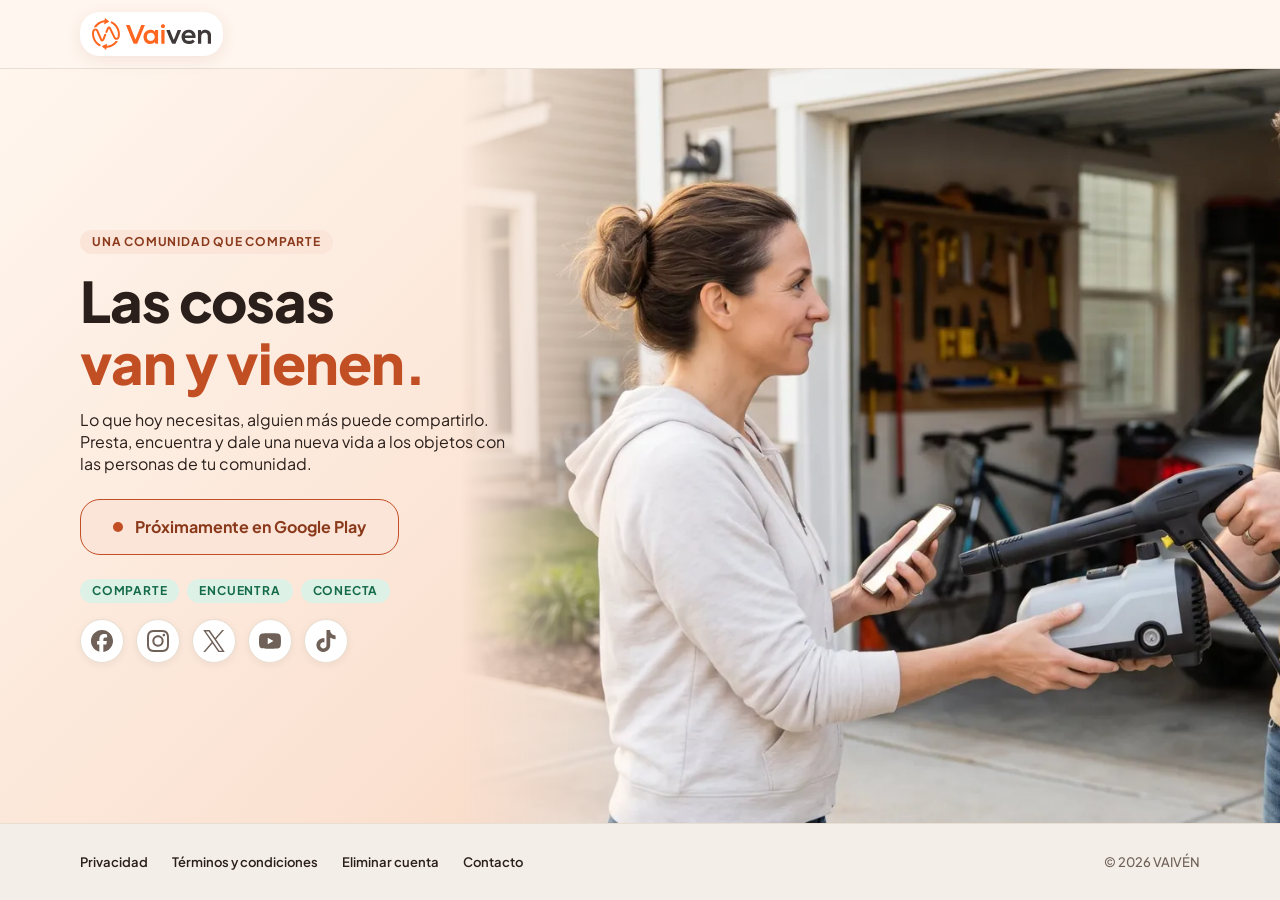
==== commit 73fc2aee: "feat: landing con fondo propio, logotipo y redes [spec 002]" ====
--- a/index.html
+++ b/index.html
@@ -3,7 +3,8 @@
 <head>
   <meta charset="utf-8">
   <meta name="viewport" content="width=device-width, initial-scale=1, viewport-fit=cover">
-  <meta name="theme-color" content="#1c1715">
+  <meta name="theme-color" content="#faf6f0" media="(prefers-color-scheme: light)">
+  <meta name="theme-color" content="#1c1715" media="(prefers-color-scheme: dark)">
   <title>VAIVÉN — Las cosas van y vienen</title>
   <meta name="description" content="Comparte, presta y encuentra objetos con personas de tu comunidad. Las cosas van y vienen.">
   <link rel="canonical" href="https://vaiven-landing.onrender.com/">
@@ -15,6 +16,7 @@
   <meta property="og:url" content="https://vaiven-landing.onrender.com/">
   <meta property="og:image" content="https://vaiven-landing.onrender.com/assets/img/og-image.png">
   <meta property="og:locale" content="es_MX">
+  <link rel="preload" href="/assets/fonts/plus-jakarta-sans-latin.woff2" as="font" type="font/woff2" crossorigin>
   <link rel="stylesheet" href="/assets/css/styles.css">
   <script type="module" src="/assets/js/site.js" defer></script>
   <script type="application/ld+json">
--- a/assets/css/styles.css
+++ b/assets/css/styles.css
@@ -1,26 +1,48 @@
 /* VAIVÉN — hoja de estilos única (Art. III).
-   Tokens en :root, mobile-first, tipografía del dispositivo, sin recursos externos. */
+   Tokens del sistema de diseño de la app (vaiven-diseno-landing.md), mobile-first,
+   Plus Jakarta Sans alojada en el propio sitio (sin recursos externos). */
+
+@font-face {
+  font-family: "Plus Jakarta Sans";
+  font-style: normal;
+  font-weight: 400 800;
+  font-display: swap;
+  src: url("/assets/fonts/plus-jakarta-sans-latin.woff2") format("woff2");
+}
 
 :root {
-  color-scheme: dark;
-
-  /* Paleta */
-  --color-fondo: #1c1715;
-  --color-texto: #ffffff;
-  --color-texto-suave: rgba(255, 255, 255, .82);
-  --color-texto-tenue: rgba(255, 255, 255, .72);
-  --color-acento: #f36a21;
-  --color-acento-claro: #ff8a4b;
-  --color-acento-palido: #ffd0b8;
-  --color-linea: rgba(255, 255, 255, .18);
-  --color-superficie: rgba(255, 255, 255, .08);
-  --color-superficie-fuerte: rgba(255, 255, 255, .18);
-  --color-sombra: rgba(0, 0, 0, .32);
+  color-scheme: light dark;
+
+  /* Marca */
+  --primary: #c24e24;
+  --primary-pressed: #a33f1a;
+  --primary-soft: #fbe4d8;
+  --primary-ink: #8a3a1b;
+  --primary-text: var(--primary); /* acento como texto sobre el fondo de la página */
+  --secondary: #1b7a57;
+  --secondary-pressed: #146b4b;
+  --secondary-soft: #ddf1e7;
+
+  /* Neutros */
+  --bg: #faf6f0;
+  --surface: #ffffff;
+  --surface-muted: #f3eee7;
+  --border: #e9ded2;
+  --field-border: #968880;
+  --ink: #2a1f1a;
+  --muted: #6f6058;
+  --on-primary: #ffffff;
+  --brand-bg: #ffffff; /* el logotipo siempre va sobre blanco */
+  --header-bg: rgba(255, 246, 238, .88);
+
+  /* Degradados */
+  --grad-auth: linear-gradient(135deg, #fff6ee 0%, #fbe3d3 50%, #f6c9b0 100%);
+  --grad-primary: linear-gradient(90deg, #c65227 0%, #ae411a 100%);
 
   /* Tipografía */
-  --fuente: system-ui, -apple-system, "Segoe UI", Roboto, "Helvetica Neue", Arial, sans-serif;
-
-  /* Espaciado */
+  --font: "Plus Jakarta Sans", system-ui, -apple-system, "Segoe UI", Roboto, "Helvetica Neue", Arial, sans-serif;
+
+  /* Espaciado (px) */
   --space-1: 4px;
   --space-2: 8px;
   --space-3: 12px;
@@ -31,20 +53,47 @@
   --space-8: 64px;
 
   /* Radios y sombras */
-  --radio-sm: 6px;
-  --radio-md: 14px;
-  --radio-pill: 999px;
-  --sombra-suave: 0 12px 34px var(--color-sombra);
-  --sombra-acento: 0 14px 36px rgba(243, 106, 33, .38);
-
-  /* Tamaños de control: objetivo táctil mínimo (Art. VIII.1) y botón principal */
+  --radius-sm: 8px;
+  --radius-md: 14px;
+  --radius-lg: 20px;
+  --radius-xl: 28px;
+  --radius-pill: 999px;
+  --shadow-soft: 0 2px 8px rgba(42, 31, 26, .06);
+  --shadow-card: 0 4px 16px rgba(138, 58, 27, .10);
+  --shadow-button: 0 8px 20px rgba(194, 78, 36, .30);
+
+  /* Tamaños de control: objetivo táctil mínimo (Art. VIII.1), logotipo y botón principal */
   --tap: 44px;
   --logo-h: 32px;
   --cta-h: 56px;
 
   /* Margen lateral único: cabecera, texto y pie quedan alineados.
-     En pantallas muy anchas el contenido se centra con un máximo de 1320px. */
-  --edge: max(clamp(20px, 5vw, 72px), calc((100% - 1320px) / 2));
+     En pantallas muy anchas el contenido se centra con un máximo de 1120px. */
+  --edge: max(clamp(20px, 5vw, 72px), calc((100% - 1120px) / 2));
+}
+
+/* Tema oscuro (según el sistema). Mismos roles que el claro: crema → café cálido; terracota y verde
+   se aclaran solo cuando son texto. El botón principal conserva su degradado y su texto blanco. */
+@media (prefers-color-scheme: dark) {
+  :root {
+    --primary-soft: #3a2418;
+    --primary-ink: #ffc8aa;
+    --primary-text: #ff8a5b;
+    --secondary-soft: #17352a;
+    --secondary-pressed: #8fe0bc;
+    --bg: #1c1715;
+    --surface: #2a221e;
+    --surface-muted: #241d19;
+    --border: #3b312b;
+    --field-border: #8a7b72;
+    --ink: #f6ede6;
+    --muted: #c2b3a9;
+    --header-bg: rgba(28, 23, 21, .88);
+    --grad-auth: linear-gradient(135deg, #2a1d17 0%, #241b17 50%, #1c1715 100%);
+    --shadow-soft: 0 2px 8px rgba(0, 0, 0, .35);
+    --shadow-card: 0 4px 16px rgba(0, 0, 0, .40);
+    --shadow-button: 0 8px 20px rgba(0, 0, 0, .45);
+  }
 }
 
 *,
@@ -56,7 +105,7 @@
 html {
   -webkit-text-size-adjust: 100%;
   text-size-adjust: 100%;
-  background: var(--color-fondo);
+  background: var(--bg);
 }
 
 body {
@@ -65,10 +114,11 @@
   min-height: 100vh;
   min-height: 100dvh;
   margin: 0;
-  color: var(--color-texto);
-  background: var(--color-fondo);
-  font-family: var(--fuente);
-  line-height: 1.65;
+  color: var(--ink);
+  background: var(--bg);
+  font-family: var(--font);
+  font-size: 1rem;
+  line-height: 1.375;
   -webkit-font-smoothing: antialiased;
 }
 
@@ -94,9 +144,9 @@
   width: auto;
   height: auto;
   padding: var(--space-2) var(--space-4);
-  border-radius: var(--radio-sm);
-  background: var(--color-acento);
-  color: var(--color-fondo);
+  border-radius: var(--radius-md);
+  background: var(--primary);
+  color: var(--on-primary);
   font-weight: 700;
   text-decoration: none;
   z-index: 1000;
@@ -111,8 +161,8 @@
   align-items: center;
   padding: var(--space-3) var(--edge);
   padding-top: max(var(--space-3), env(safe-area-inset-top));
-  border-bottom: 1px solid var(--color-linea);
-  background: rgba(28, 23, 21, .72);
+  border-bottom: 1px solid var(--border);
+  background: var(--header-bg);
   -webkit-backdrop-filter: blur(8px);
   backdrop-filter: blur(8px);
 }
@@ -122,11 +172,11 @@
   align-items: center;
   min-height: var(--tap);
   padding: 0 var(--space-3);
-  border-radius: var(--radio-md);
-  background: var(--color-texto);
+  border-radius: var(--radius-lg);
+  background: var(--brand-bg);
   text-decoration: none;
-  box-shadow: var(--sombra-suave);
-  transition: transform .2s ease;
+  box-shadow: var(--shadow-card);
+  transition: transform .12s ease;
 }
 
 .brand img {
@@ -134,12 +184,12 @@
   height: var(--logo-h);
 }
 
-.brand:hover {
-  transform: translateY(-2px);
+.brand:active {
+  transform: scale(.98);
 }
 
 .brand:focus-visible {
-  outline: 3px solid var(--color-acento-claro);
+  outline: 3px solid var(--primary);
   outline-offset: 3px;
 }
 
@@ -166,6 +216,7 @@
   align-items: center;
   padding: var(--space-5) var(--edge);
   overflow: hidden;
+  background: var(--grad-auth);
 }
 
 .hero-media {
@@ -173,8 +224,8 @@
   inset: 0 0 0 auto;
   z-index: 0;
   width: 64%;
-  -webkit-mask-image: linear-gradient(90deg, transparent 0, #000 18%);
-  mask-image: linear-gradient(90deg, transparent 0, #000 18%);
+  -webkit-mask-image: linear-gradient(90deg, transparent 0, #000 22%);
+  mask-image: linear-gradient(90deg, transparent 0, #000 22%);
 }
 
 .hero-media img {
@@ -184,60 +235,49 @@
   object-position: 14% 30%;
 }
 
-.hero-media::after {
-  content: "";
-  position: absolute;
-  inset: 0;
-  background: linear-gradient(0deg, rgba(28, 23, 21, .5) 0%, transparent 34%);
-  pointer-events: none;
-}
-
 .hero-copy {
   position: relative;
   z-index: 1;
   width: min(500px, 40%);
 }
 
+/* Píldora: tipo «eyebrow» de la app */
 .eyebrow {
-  display: flex;
+  display: inline-flex;
   align-items: center;
-  gap: var(--space-3);
   margin: 0 0 var(--space-4);
-  color: var(--color-acento-palido);
-  font-size: .78rem;
+  padding: var(--space-1) var(--space-3);
+  border-radius: var(--radius-pill);
+  background: var(--primary-soft);
+  color: var(--primary-ink);
+  font-size: .75rem;
   font-weight: 700;
-  letter-spacing: .18em;
+  line-height: 1rem;
+  letter-spacing: .8px;
   text-transform: uppercase;
-}
-
-.eyebrow::before {
-  content: "";
-  flex: none;
-  width: 34px;
-  height: 2px;
-  background: var(--color-acento);
 }
 
 .hero h1 {
   margin: 0;
-  font-size: clamp(2.2rem, min(4.4vw, 8.6vh), 4.4rem);
-  line-height: 1;
-  letter-spacing: -.05em;
+  color: var(--ink);
+  font-size: clamp(2rem, min(4.4vw, 8.6vh), 3.5rem);
+  line-height: 1.1;
+  letter-spacing: -.02em;
   font-weight: 800;
   text-wrap: balance;
 }
 
 .hero h1 span {
   display: block;
-  color: var(--color-acento-claro);
+  color: var(--primary-text);
 }
 
 .description {
   max-width: 27em;
   margin: var(--space-4) 0 0;
-  color: var(--color-texto-suave);
-  font-size: clamp(.95rem, min(1.3vw, 2.6vh), 1.15rem);
-  line-height: 1.6;
+  color: var(--ink);
+  font-size: 1rem;
+  line-height: 1.375;
   text-wrap: pretty;
 }
 
@@ -249,15 +289,16 @@
   min-height: var(--cta-h);
   margin: var(--space-5) 0 0;
   padding: var(--space-3) var(--space-6);
-  border-radius: var(--radio-pill);
-  background: var(--color-acento);
-  color: var(--color-fondo);
-  font-size: 1.05rem;
-  font-weight: 800;
-  letter-spacing: .01em;
+  border: 1.5px solid transparent;
+  border-radius: var(--radius-lg);
+  background: var(--grad-primary);
+  color: var(--on-primary);
+  font-size: 1rem;
+  font-weight: 700;
+  line-height: 1.25rem;
   white-space: nowrap;
   text-decoration: none;
-  box-shadow: var(--sombra-acento);
+  box-shadow: var(--shadow-button);
 }
 
 .store-icon {
@@ -269,9 +310,12 @@
   stroke-linejoin: round;
 }
 
-/* Sin enlace todavía: sin flecha de descarga y sin aspecto de botón activo */
+/* Sin enlace todavía: se ve destacado pero no activo (sin flecha de descarga ni sombra) */
 .store:not(a) {
-  background: var(--color-acento-claro);
+  border-color: var(--primary);
+  background: var(--primary-soft);
+  color: var(--primary-ink);
+  box-shadow: none;
   cursor: default;
 }
 
@@ -285,20 +329,23 @@
   width: 10px;
   height: 10px;
   border-radius: 50%;
-  background: var(--color-fondo);
+  background: var(--primary);
 }
 
 a.store {
-  transition: transform .2s ease, background-color .2s ease;
+  transition: transform .12s ease, background-color .12s ease;
 }
 
 a.store:hover {
-  transform: translateY(-2px);
-  background: var(--color-acento-claro);
+  background: var(--primary-pressed);
+}
+
+a.store:active {
+  transform: scale(.98);
 }
 
 a.store:focus-visible {
-  outline: 3px solid var(--color-texto);
+  outline: 3px solid var(--primary);
   outline-offset: 4px;
 }
 
@@ -313,12 +360,14 @@
 
 .values li {
   padding: var(--space-1) var(--space-3);
-  border: 1px solid rgba(255, 255, 255, .3);
-  border-radius: var(--radio-pill);
-  background: var(--color-superficie);
-  font-size: .85rem;
-  font-weight: 650;
-  letter-spacing: .02em;
+  border-radius: var(--radius-pill);
+  background: var(--secondary-soft);
+  color: var(--secondary-pressed);
+  font-size: .75rem;
+  font-weight: 700;
+  line-height: 1rem;
+  letter-spacing: .8px;
+  text-transform: uppercase;
 }
 
 /* Redes sociales: íconos en botones circulares de 44 px; sin URL en config.js quedan sin enlace */
@@ -337,10 +386,11 @@
   justify-content: center;
   width: var(--tap);
   height: var(--tap);
-  border: 1px solid var(--color-linea);
+  border: 1px solid var(--border);
   border-radius: 50%;
-  background: var(--color-superficie);
-  color: var(--color-texto-tenue);
+  background: var(--surface);
+  color: var(--muted);
+  box-shadow: var(--shadow-soft);
 }
 
 .social-link svg {
@@ -348,68 +398,72 @@
 }
 
 a.social-link {
-  color: var(--color-texto);
-  transition: background-color .2s ease, color .2s ease, transform .2s ease;
+  color: var(--primary-ink);
+  transition: background-color .12s ease, color .12s ease, transform .12s ease;
 }
 
 a.social-link:hover {
-  background: var(--color-acento);
-  color: var(--color-fondo);
-  transform: translateY(-2px);
+  border-color: var(--primary);
+  background: var(--primary);
+  color: var(--on-primary);
+}
+
+a.social-link:active {
+  transform: scale(.98);
 }
 
 a.social-link:focus-visible {
-  outline: 3px solid var(--color-acento-claro);
+  outline: 3px solid var(--primary);
   outline-offset: 3px;
 }
 
-/* ───────── Páginas legales ───────── */
+/* ───────── Páginas legales: tarjeta blanca de 28 px de radio ───────── */
 main#contenido > .legal {
-  max-width: 720px;
-  margin: 0 auto;
-  padding: var(--space-7) var(--edge) var(--space-8);
-  color: var(--color-texto-suave);
+  width: min(720px, calc(100% - 40px));
+  margin: var(--space-6) auto var(--space-8);
+  padding: var(--space-6);
+  border-radius: var(--radius-xl);
+  background: var(--surface);
+  box-shadow: var(--shadow-card);
+  color: var(--ink);
 }
 
 .legal-badge {
   display: inline-flex;
   align-items: center;
-  gap: var(--space-2);
   margin: 0 0 var(--space-4);
-  color: var(--color-acento-palido);
-  font-size: .78rem;
+  padding: var(--space-1) var(--space-3);
+  border-radius: var(--radius-pill);
+  background: var(--primary-soft);
+  color: var(--primary-ink);
+  font-size: .75rem;
   font-weight: 700;
-  letter-spacing: .18em;
+  line-height: 1rem;
+  letter-spacing: .8px;
   text-transform: uppercase;
-}
-
-.legal-badge::before {
-  content: "";
-  flex: none;
-  width: 34px;
-  height: 2px;
-  background: var(--color-acento);
 }
 
 .legal-updated {
   margin: 0 0 var(--space-5);
-  font-size: .9rem;
+  color: var(--muted);
+  font-size: .8125rem;
+  line-height: 1.125rem;
+  font-weight: 500;
 }
 
 .legal h1 {
   margin: 0 0 var(--space-5);
-  color: var(--color-texto);
-  font-size: clamp(1.7rem, 3.5vw, 2.2rem);
+  color: var(--ink);
+  font-size: clamp(1.625rem, 3.5vw, 2.25rem);
   line-height: 1.2;
   font-weight: 800;
-  letter-spacing: -.04em;
   text-wrap: balance;
 }
 
 .legal h2 {
   margin: var(--space-6) 0 var(--space-3);
-  color: var(--color-acento-claro);
-  font-size: clamp(1.25rem, 2vw, 1.5rem);
+  color: var(--primary-ink);
+  font-size: 1.25rem;
   line-height: 1.3;
   font-weight: 700;
 }
@@ -429,20 +483,21 @@
 }
 
 .legal a {
-  color: var(--color-acento-claro);
+  color: var(--primary-ink);
   text-decoration: underline;
   text-underline-offset: 2px;
 }
 
 .legal a:hover {
-  color: var(--color-acento);
+  color: var(--primary-pressed);
 }
 
 .legal a:focus-visible,
-.footer-links a:focus-visible {
-  outline: 2px solid var(--color-acento-claro);
+.footer-links a:focus-visible,
+.not-found a:focus-visible {
+  outline: 3px solid var(--primary);
   outline-offset: 3px;
-  border-radius: var(--radio-sm);
+  border-radius: var(--radius-sm);
 }
 
 .table-scroll {
@@ -458,21 +513,22 @@
 th,
 td {
   padding: var(--space-3);
-  border-bottom: 1px solid var(--color-linea);
+  border-bottom: 1px solid var(--border);
   text-align: left;
   vertical-align: top;
 }
 
 th {
-  color: var(--color-texto);
-  font-size: .82rem;
+  background: var(--surface-muted);
+  color: var(--ink);
+  font-size: .75rem;
   font-weight: 700;
-  letter-spacing: .08em;
+  letter-spacing: .8px;
   text-transform: uppercase;
 }
 
 td {
-  font-size: .95rem;
+  font-size: .9375rem;
 }
 
 /* ───────── Página 404 ───────── */
@@ -487,16 +543,17 @@
   margin: 0 0 var(--space-4);
   font-size: clamp(2rem, 6vw, 3rem);
   line-height: 1.1;
-  letter-spacing: -.04em;
+  font-weight: 800;
 }
 
 .not-found p {
   margin: 0 0 var(--space-5);
-  color: var(--color-texto-suave);
+  color: var(--muted);
 }
 
 .not-found a {
-  color: var(--color-acento-claro);
+  color: var(--primary-ink);
+  font-weight: 700;
 }
 
 /* ───────── Pie (idéntico en todas las páginas) ───────── */
@@ -508,10 +565,12 @@
   gap: var(--space-2) var(--space-5);
   padding: var(--space-4) var(--edge);
   padding-bottom: max(var(--space-4), env(safe-area-inset-bottom));
-  border-top: 1px solid var(--color-linea);
-  background: rgba(28, 23, 21, .78);
-  color: var(--color-texto-tenue);
-  font-size: .8rem;
+  border-top: 1px solid var(--border);
+  background: var(--surface-muted);
+  color: var(--muted);
+  font-size: .8125rem;
+  line-height: 1.125rem;
+  font-weight: 500;
 }
 
 .footer-links {
@@ -524,13 +583,15 @@
   display: inline-flex;
   align-items: center;
   min-height: 44px;
-  color: var(--color-texto);
+  color: var(--ink);
+  font-weight: 600;
   text-decoration: none;
-  transition: color .2s ease;
+  transition: color .12s ease;
 }
 
 .footer-links a:hover {
-  color: var(--color-acento-claro);
+  color: var(--primary-ink);
+  text-decoration: underline;
 }
 
 .copyright {
@@ -541,10 +602,6 @@
 @media (max-width: 720px) and (min-height: 561px), (max-width: 1000px) and (orientation: portrait) {
   .site-header {
     padding-block: var(--space-1);
-  }
-
-  .brand {
-    min-height: var(--tap);
   }
 
   .hero {
@@ -580,17 +637,14 @@
 
   .eyebrow {
     margin-bottom: var(--space-1);
-    font-size: .7rem;
   }
 
   .hero h1 {
-    font-size: clamp(1.9rem, min(10vw, 5.6dvh), 4.2rem);
+    font-size: clamp(1.9rem, min(10vw, 5.6dvh), 3.5rem);
   }
 
   .description {
     margin-top: var(--space-2);
-    font-size: .9rem;
-    line-height: 1.45;
   }
 
   .store {
@@ -608,15 +662,12 @@
   }
 
   .site-footer {
+    justify-content: flex-start;
     padding-block: var(--space-1);
     gap: 0 var(--space-4);
   }
 
   /* En móvil los enlaces y el copyright comparten renglones para ahorrar alto */
-  .site-footer {
-    justify-content: flex-start;
-  }
-
   .footer-links {
     display: contents;
   }
@@ -626,7 +677,8 @@
   }
 
   main#contenido > .legal {
-    padding-top: var(--space-6);
+    margin-top: var(--space-5);
+    padding: var(--space-5);
   }
 }
 
@@ -649,8 +701,8 @@
   }
 
   .description {
-    font-size: .85rem;
-    line-height: 1.4;
+    font-size: .9375rem;
+    line-height: 1.3;
   }
 }
 
@@ -658,11 +710,31 @@
 @media (max-width: 380px) {
   .store {
     padding-inline: var(--space-4);
-    font-size: .95rem;
+  }
+}
+
+/* Móviles angostos y cortos (320×568): el texto corrido baja un paso para que todo quepa */
+@media (max-width: 340px) and (max-height: 620px) {
+  .description {
+    font-size: .875rem;
+    line-height: 1.3;
+  }
+
+  .store {
+    min-height: 48px;
+  }
+
+  .hero-media {
+    flex-basis: 96px;
+  }
+
+  .values {
+    gap: var(--space-1);
   }
 
   .values li {
-    font-size: .8rem;
+    padding-inline: var(--space-2);
+    letter-spacing: .4px;
   }
 }
 
@@ -675,11 +747,6 @@
   .hero-copy {
     width: min(500px, 52%);
   }
-
-  .eyebrow {
-    font-size: .7rem;
-    letter-spacing: .12em;
-  }
 }
 
 /* Pantallas bajas (portátiles pequeños, móvil en horizontal): se compacta la portada para que siga cabiendo */
@@ -726,8 +793,8 @@
 
   .description {
     margin-top: var(--space-2);
-    font-size: .82rem;
-    line-height: 1.35;
+    font-size: .9375rem;
+    line-height: 1.3;
   }
 
   .store {
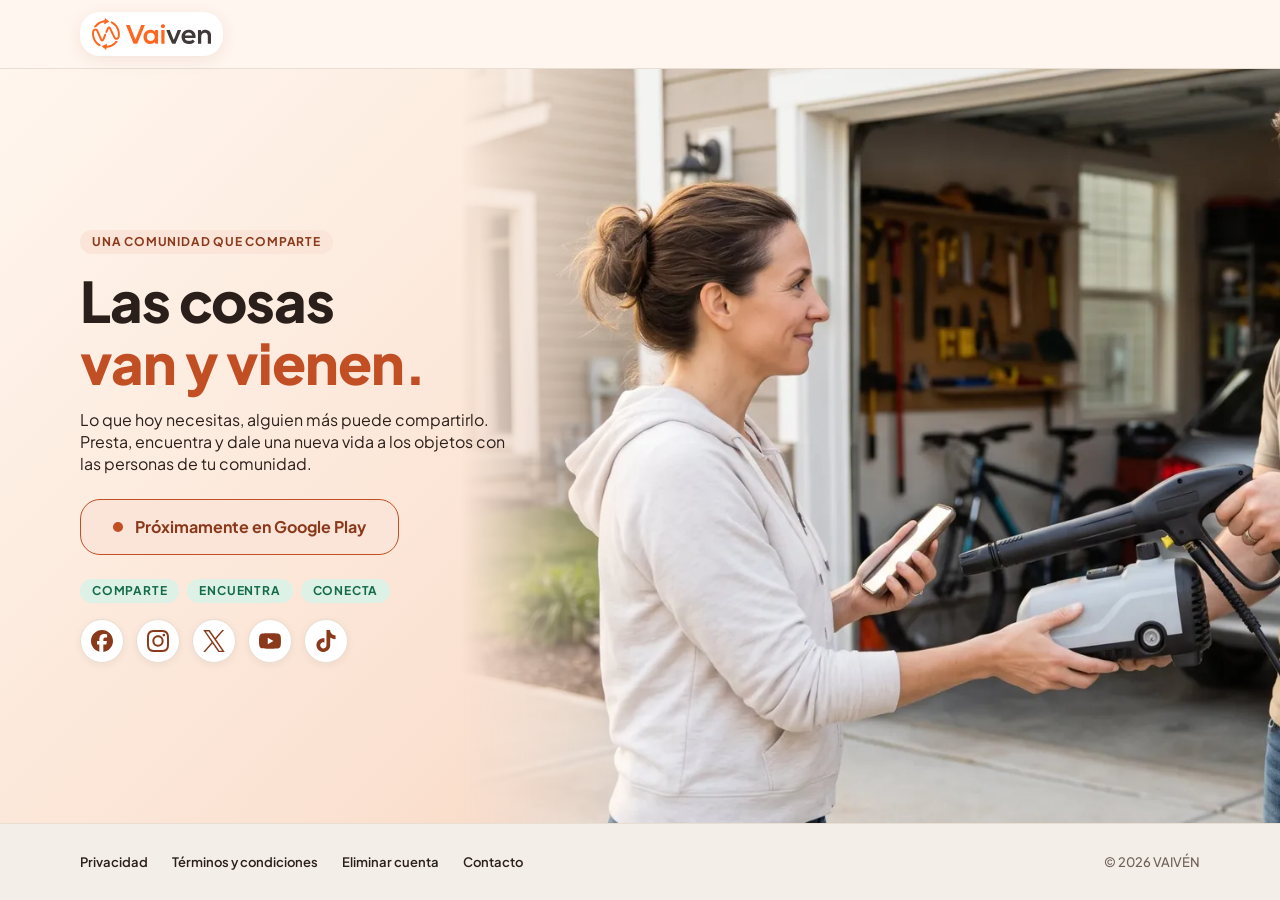
==== commit 79b43f8d: "Actualiza iconos de redes sociales" ====
--- a/index.html
+++ b/index.html
@@ -32,6 +32,12 @@
     }
   </script>
 </head>
+<script async src="https://www.googletagmanager.com/gtm.js?id=GTM-NSQNXS47"></script>
+<script>
+  window.dataLayer = window.dataLayer || [];
+  function gtag(){dataLayer.push(arguments);}
+  gtag('js', new Date());
+</script>
 <body class="home">
   <a class="skip-link" href="#contenido">Saltar al contenido</a>
 
@@ -66,12 +72,46 @@
       </ul>
 
       <ul class="social" aria-label="Redes sociales de VAIVÉN">
-        <li><span class="social-link" data-social="facebook" data-name="Facebook"><svg viewBox="0 0 24 24" width="22" height="22" aria-hidden="true" focusable="false"><use href="/assets/img/social.svg#facebook"/></svg><span class="sr-only">Facebook, próximamente</span></span></li>
-        <li><span class="social-link" data-social="instagram" data-name="Instagram"><svg viewBox="0 0 24 24" width="22" height="22" aria-hidden="true" focusable="false"><use href="/assets/img/social.svg#instagram"/></svg><span class="sr-only">Instagram, próximamente</span></span></li>
-        <li><span class="social-link" data-social="x" data-name="X"><svg viewBox="0 0 24 24" width="22" height="22" aria-hidden="true" focusable="false"><use href="/assets/img/social.svg#x"/></svg><span class="sr-only">X, próximamente</span></span></li>
-        <li><span class="social-link" data-social="youtube" data-name="YouTube"><svg viewBox="0 0 24 24" width="22" height="22" aria-hidden="true" focusable="false"><use href="/assets/img/social.svg#youtube"/></svg><span class="sr-only">YouTube, próximamente</span></span></li>
-        <li><span class="social-link" data-social="tiktok" data-name="TikTok"><svg viewBox="0 0 24 24" width="22" height="22" aria-hidden="true" focusable="false"><use href="/assets/img/social.svg#tiktok"/></svg><span class="sr-only">TikTok, próximamente</span></span></li>
-      </ul>
+  <li>
+    <a href="https://www.facebook.com/share/1GSDMA1Fzn/" class="social-link" data-social="facebook" aria-label="Facebook">
+      <svg viewBox="0 0 24 24" width="22" height="22" aria-hidden="true">
+        <use href="/assets/img/social.svg#facebook"></use>
+      </svg>
+    </a>
+  </li>
+
+  <li>
+    <a href="#" class="social-link" data-social="instagram" aria-label="Instagram">
+      <svg viewBox="0 0 24 24" width="22" height="22" aria-hidden="true">
+        <use href="/assets/img/social.svg#instagram"></use>
+      </svg>
+    </a>
+  </li>
+
+  <li>
+    <a href="#" class="social-link" data-social="x" aria-label="X">
+      <svg viewBox="0 0 24 24" width="22" height="22" aria-hidden="true">
+        <use href="/assets/img/social.svg#x"></use>
+      </svg>
+    </a>
+  </li>
+
+  <li>
+    <a href="#" class="social-link" data-social="youtube" aria-label="YouTube">
+      <svg viewBox="0 0 24 24" width="22" height="22" aria-hidden="true">
+        <use href="/assets/img/social.svg#youtube"></use>
+      </svg>
+    </a>
+  </li>
+
+  <li>
+    <a href="https://www.tiktok.com/@vaiven10?_r=1&_t=ZS-9BUkcq3cLFG" class="social-link" data-social="tiktok" aria-label="TikTok">
+      <svg viewBox="0 0 24 24" width="22" height="22" aria-hidden="true">
+        <use href="/assets/img/social.svg#tiktok"></use>
+      </svg>
+    </a>
+  </li>
+</ul>
     </section>
   </main>
 
--- a/assets/css/styles.css
+++ b/assets/css/styles.css
@@ -433,7 +433,7 @@
   align-items: center;
   margin: 0 0 var(--space-4);
   padding: var(--space-1) var(--space-3);
-  border-radius: var(--radius-pill);
+  border-radius: var(--radius-md);
   background: var(--primary-soft);
   color: var(--primary-ink);
   font-size: .75rem;
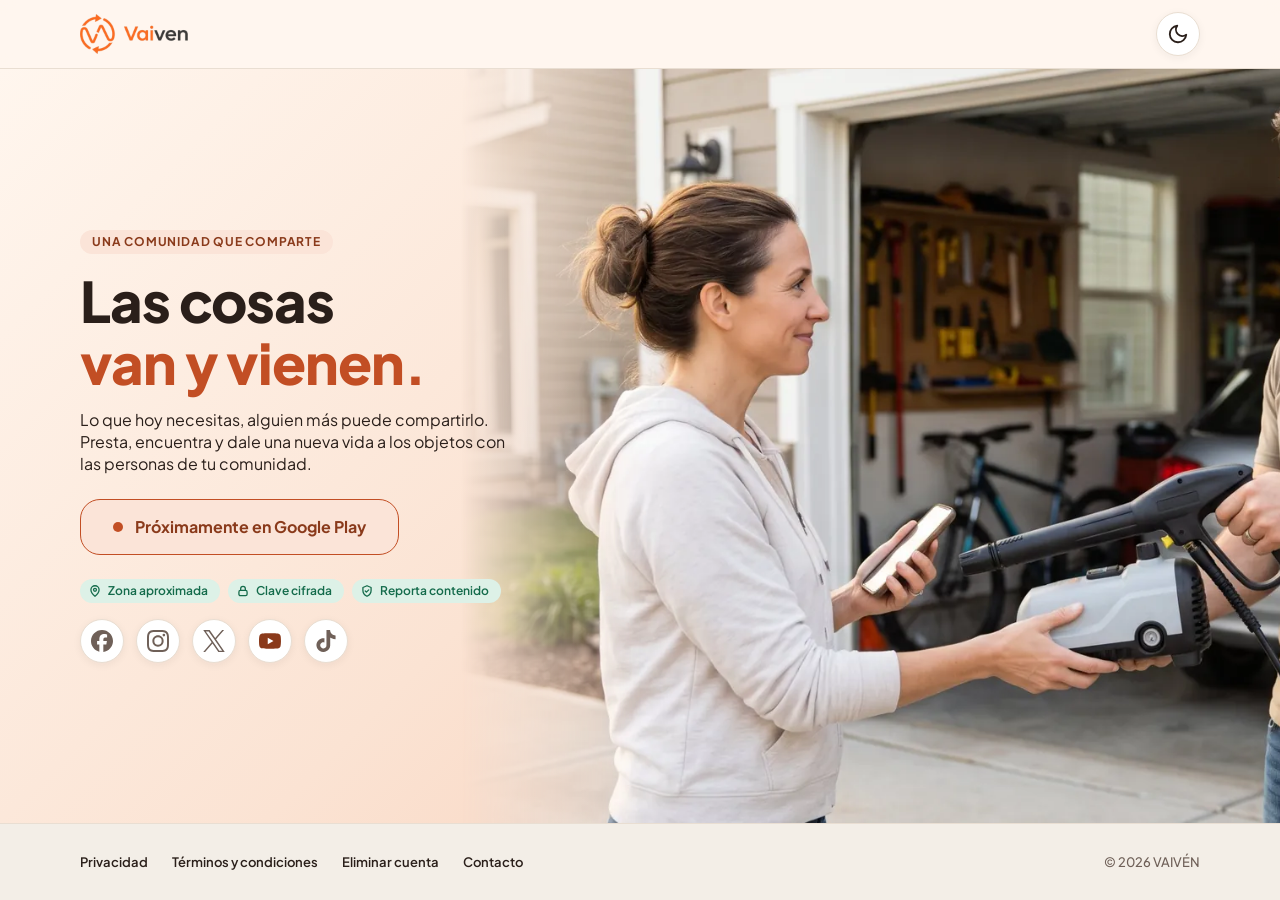
==== commit a55f56d4: "Spec 012 Refact" ====
--- a/index.html
+++ b/index.html
@@ -16,6 +16,7 @@
   <meta property="og:url" content="https://vaiven-landing.onrender.com/">
   <meta property="og:image" content="https://vaiven-landing.onrender.com/assets/img/og-image.png">
   <meta property="og:locale" content="es_MX">
+  <script src="/assets/js/theme.js"></script>
   <link rel="preload" href="/assets/fonts/plus-jakarta-sans-latin.woff2" as="font" type="font/woff2" crossorigin>
   <link rel="stylesheet" href="/assets/css/styles.css">
   <script type="module" src="/assets/js/site.js" defer></script>
@@ -32,17 +33,12 @@
     }
   </script>
 </head>
-<script async src="https://www.googletagmanager.com/gtm.js?id=GTM-NSQNXS47"></script>
-<script>
-  window.dataLayer = window.dataLayer || [];
-  function gtag(){dataLayer.push(arguments);}
-  gtag('js', new Date());
-</script>
 <body class="home">
   <a class="skip-link" href="#contenido">Saltar al contenido</a>
 
   <header class="site-header">
-    <a class="brand" href="/"><img src="/assets/img/logo.svg" width="119" height="32" alt="VAIVÉN, ir al inicio"></a>
+    <a class="brand" href="/"><img class="logo-claro" src="/assets/img/logo.webp" width="108" height="40" alt="VAIVÉN, ir al inicio"><img class="logo-oscuro" src="/assets/img/logo-oscuro.webp" width="108" height="40" alt="VAIVÉN, ir al inicio" loading="lazy"></a>
+    <button class="theme-toggle" type="button" data-theme-toggle hidden aria-label="Cambiar tema"><svg class="icon-moon" viewBox="0 0 24 24" width="22" height="22" aria-hidden="true" focusable="false"><path d="M21 12.8A9 9 0 1 1 11.2 3a7 7 0 0 0 9.8 9.8z"/></svg><svg class="icon-sun" viewBox="0 0 24 24" width="22" height="22" aria-hidden="true" focusable="false"><circle cx="12" cy="12" r="4"/><path d="M12 2v2M12 20v2M4.9 4.9l1.4 1.4M17.7 17.7l1.4 1.4M2 12h2M20 12h2M4.9 19.1l1.4-1.4M17.7 6.3l1.4-1.4"/></svg></button>
   </header>
 
   <main id="contenido" class="hero">
@@ -65,53 +61,19 @@
         <span class="store-text">Próximamente en Google Play</span>
       </p>
 
-      <ul class="values" aria-label="Comparte, encuentra y conecta">
-        <li>Comparte</li>
-        <li>Encuentra</li>
-        <li>Conecta</li>
+      <ul class="values" aria-label="Cómo cuidamos tu privacidad">
+        <li><svg viewBox="0 0 24 24" width="14" height="14" aria-hidden="true" focusable="false"><path d="M12 21s-7-5.6-7-11a7 7 0 0 1 14 0c0 5.4-7 11-7 11z"/><circle cx="12" cy="10" r="2.5"/></svg>Zona aproximada</li>
+        <li><svg viewBox="0 0 24 24" width="14" height="14" aria-hidden="true" focusable="false"><rect x="5" y="11" width="14" height="9" rx="2.5"/><path d="M8 11V8a4 4 0 0 1 8 0v3"/></svg>Clave cifrada</li>
+        <li><svg viewBox="0 0 24 24" width="14" height="14" aria-hidden="true" focusable="false"><path d="M12 3 5 6v5c0 4.5 3 8 7 10 4-2 7-5.5 7-10V6z"/><path d="m9 12 2 2 4-4"/></svg>Reporta contenido</li>
       </ul>
 
       <ul class="social" aria-label="Redes sociales de VAIVÉN">
-  <li>
-    <a href="https://www.facebook.com/share/1GSDMA1Fzn/" class="social-link" data-social="facebook" aria-label="Facebook">
-      <svg viewBox="0 0 24 24" width="22" height="22" aria-hidden="true">
-        <use href="/assets/img/social.svg#facebook"></use>
-      </svg>
-    </a>
-  </li>
-
-  <li>
-    <a href="#" class="social-link" data-social="instagram" aria-label="Instagram">
-      <svg viewBox="0 0 24 24" width="22" height="22" aria-hidden="true">
-        <use href="/assets/img/social.svg#instagram"></use>
-      </svg>
-    </a>
-  </li>
-
-  <li>
-    <a href="#" class="social-link" data-social="x" aria-label="X">
-      <svg viewBox="0 0 24 24" width="22" height="22" aria-hidden="true">
-        <use href="/assets/img/social.svg#x"></use>
-      </svg>
-    </a>
-  </li>
-
-  <li>
-    <a href="#" class="social-link" data-social="youtube" aria-label="YouTube">
-      <svg viewBox="0 0 24 24" width="22" height="22" aria-hidden="true">
-        <use href="/assets/img/social.svg#youtube"></use>
-      </svg>
-    </a>
-  </li>
-
-  <li>
-    <a href="https://www.tiktok.com/@vaiven10?_r=1&_t=ZS-9BUkcq3cLFG" class="social-link" data-social="tiktok" aria-label="TikTok">
-      <svg viewBox="0 0 24 24" width="22" height="22" aria-hidden="true">
-        <use href="/assets/img/social.svg#tiktok"></use>
-      </svg>
-    </a>
-  </li>
-</ul>
+        <li><span class="social-link" data-social="facebook" data-name="Facebook"><svg viewBox="0 0 24 24" width="22" height="22" aria-hidden="true" focusable="false"><use href="/assets/img/social.svg#facebook"/></svg><span class="sr-only">Facebook, próximamente</span></span></li>
+        <li><span class="social-link" data-social="instagram" data-name="Instagram"><svg viewBox="0 0 24 24" width="22" height="22" aria-hidden="true" focusable="false"><use href="/assets/img/social.svg#instagram"/></svg><span class="sr-only">Instagram, próximamente</span></span></li>
+        <li><span class="social-link" data-social="x" data-name="X"><svg viewBox="0 0 24 24" width="22" height="22" aria-hidden="true" focusable="false"><use href="/assets/img/social.svg#x"/></svg><span class="sr-only">X, próximamente</span></span></li>
+        <li><span class="social-link" data-social="youtube" data-name="YouTube"><svg viewBox="0 0 24 24" width="22" height="22" aria-hidden="true" focusable="false"><use href="/assets/img/social.svg#youtube"/></svg><span class="sr-only">YouTube, próximamente</span></span></li>
+        <li><span class="social-link" data-social="tiktok" data-name="TikTok"><svg viewBox="0 0 24 24" width="22" height="22" aria-hidden="true" focusable="false"><use href="/assets/img/social.svg#tiktok"/></svg><span class="sr-only">TikTok, próximamente</span></span></li>
+      </ul>
     </section>
   </main>
 
--- a/assets/css/styles.css
+++ b/assets/css/styles.css
@@ -32,7 +32,6 @@
   --ink: #2a1f1a;
   --muted: #6f6058;
   --on-primary: #ffffff;
-  --brand-bg: #ffffff; /* el logotipo siempre va sobre blanco */
   --header-bg: rgba(255, 246, 238, .88);
 
   /* Degradados */
@@ -62,9 +61,17 @@
   --shadow-card: 0 4px 16px rgba(138, 58, 27, .10);
   --shadow-button: 0 8px 20px rgba(194, 78, 36, .30);
 
+  /* Movimiento: solo estas duraciones; entrar con ease-out, salir con ease-in; solo transform y opacity */
+  --motion-100: 100ms;
+  --motion-150: 150ms;
+  --motion-200: 200ms;
+  --motion-300: 300ms;
+  --ease-out: cubic-bezier(0.16, 1, 0.3, 1);
+  --ease-in: cubic-bezier(0.7, 0, 0.84, 0);
+
   /* Tamaños de control: objetivo táctil mínimo (Art. VIII.1), logotipo y botón principal */
   --tap: 44px;
-  --logo-h: 32px;
+  --logo-h: 40px;
   --cta-h: 56px;
 
   /* Margen lateral único: cabecera, texto y pie quedan alineados.
@@ -72,10 +79,36 @@
   --edge: max(clamp(20px, 5vw, 72px), calc((100% - 1120px) / 2));
 }
 
-/* Tema oscuro (según el sistema). Mismos roles que el claro: crema → café cálido; terracota y verde
-   se aclaran solo cuando son texto. El botón principal conserva su degradado y su texto blanco. */
+/* Tema oscuro. Mismos roles que el claro: crema → café cálido; terracota y verde se aclaran solo cuando son texto.
+   El botón principal conserva su degradado y su texto blanco. Sin JavaScript sigue al sistema; con JavaScript
+   `theme.js` fija `data-theme` (elección guardada o sistema) y el botón de la cabecera lo cambia. */
+:root[data-theme="light"] {
+  color-scheme: light;
+}
+
+:root[data-theme="dark"] {
+  color-scheme: dark;
+  --primary-soft: #3a2418;
+  --primary-ink: #ffc8aa;
+  --primary-text: #ff8a5b;
+  --secondary-soft: #17352a;
+  --secondary-pressed: #8fe0bc;
+  --bg: #1c1715;
+  --surface: #2a221e;
+  --surface-muted: #241d19;
+  --border: #3b312b;
+  --field-border: #8a7b72;
+  --ink: #f6ede6;
+  --muted: #c2b3a9;
+  --header-bg: rgba(28, 23, 21, .88);
+  --grad-auth: linear-gradient(135deg, #2a1d17 0%, #241b17 50%, #1c1715 100%);
+  --shadow-soft: 0 2px 8px rgba(0, 0, 0, .35);
+  --shadow-card: 0 4px 16px rgba(0, 0, 0, .40);
+  --shadow-button: 0 8px 20px rgba(0, 0, 0, .45);
+}
+
 @media (prefers-color-scheme: dark) {
-  :root {
+  :root:not([data-theme]) {
     --primary-soft: #3a2418;
     --primary-ink: #ffc8aa;
     --primary-text: #ff8a5b;
@@ -159,6 +192,7 @@
   z-index: 50;
   display: flex;
   align-items: center;
+  justify-content: space-between;
   padding: var(--space-3) var(--edge);
   padding-top: max(var(--space-3), env(safe-area-inset-top));
   border-bottom: 1px solid var(--border);
@@ -171,12 +205,9 @@
   display: inline-flex;
   align-items: center;
   min-height: var(--tap);
-  padding: 0 var(--space-3);
   border-radius: var(--radius-lg);
-  background: var(--brand-bg);
   text-decoration: none;
-  box-shadow: var(--shadow-card);
-  transition: transform .12s ease;
+  transition: transform var(--motion-100) var(--ease-out);
 }
 
 .brand img {
@@ -184,11 +215,85 @@
   height: var(--logo-h);
 }
 
+/* Logotipo sin fondo: en tema oscuro el «ven» gris pasa a crema (logo-oscuro.webp) */
+.brand .logo-oscuro,
+:root[data-theme="dark"] .brand .logo-claro {
+  display: none;
+}
+
+:root[data-theme="dark"] .brand .logo-oscuro {
+  display: block;
+}
+
+@media (prefers-color-scheme: dark) {
+  :root:not([data-theme]) .brand .logo-claro {
+    display: none;
+  }
+
+  :root:not([data-theme]) .brand .logo-oscuro {
+    display: block;
+  }
+}
+
 .brand:active {
   transform: scale(.98);
 }
 
 .brand:focus-visible {
+  outline: 3px solid var(--primary);
+  outline-offset: 3px;
+}
+
+/* Botón de tema: círculo de 44 px; el ícono muestra a qué tema se pasa (luna → oscuro, sol → claro) */
+.theme-toggle {
+  display: inline-flex;
+  align-items: center;
+  justify-content: center;
+  flex: none;
+  width: var(--tap);
+  height: var(--tap);
+  padding: 0;
+  border: 1px solid var(--border);
+  border-radius: 50%;
+  background: var(--surface);
+  color: var(--ink);
+  box-shadow: var(--shadow-soft);
+  cursor: pointer;
+  transition: transform var(--motion-150) var(--ease-out);
+}
+
+.theme-toggle[hidden] {
+  display: none;
+}
+
+.theme-toggle svg {
+  fill: none;
+  stroke: currentColor;
+  stroke-width: 2;
+  stroke-linecap: round;
+  stroke-linejoin: round;
+}
+
+.theme-toggle .icon-sun,
+:root[data-theme="dark"] .theme-toggle .icon-moon {
+  display: none;
+}
+
+:root[data-theme="dark"] .theme-toggle .icon-sun {
+  display: block;
+}
+
+.theme-toggle:hover {
+  border-color: var(--primary);
+  transform: translateY(-1px);
+}
+
+.theme-toggle:active {
+  transform: scale(.98);
+  transition-duration: var(--motion-100);
+}
+
+.theme-toggle:focus-visible {
   outline: 3px solid var(--primary);
   outline-offset: 3px;
 }
@@ -332,16 +437,35 @@
   background: var(--primary);
 }
 
+/* Con enlace: el tono oscuro entra como una capa que solo cambia de opacidad; sube 1 px al pasar el cursor */
 a.store {
-  transition: transform .12s ease, background-color .12s ease;
+  position: relative;
+  isolation: isolate;
+  transition: transform var(--motion-150) var(--ease-out);
+}
+
+a.store::before {
+  content: "";
+  position: absolute;
+  inset: 0;
+  z-index: -1;
+  border-radius: inherit;
+  background: var(--primary-pressed);
+  opacity: 0;
+  transition: opacity var(--motion-150) var(--ease-out);
 }
 
 a.store:hover {
-  background: var(--primary-pressed);
+  transform: translateY(-1px);
+}
+
+a.store:hover::before {
+  opacity: 1;
 }
 
 a.store:active {
   transform: scale(.98);
+  transition-duration: var(--motion-100);
 }
 
 a.store:focus-visible {
@@ -359,15 +483,25 @@
 }
 
 .values li {
-  padding: var(--space-1) var(--space-3);
+  display: inline-flex;
+  align-items: center;
+  gap: 6px;
+  padding: var(--space-1) var(--space-3) var(--space-1) var(--space-2);
   border-radius: var(--radius-pill);
   background: var(--secondary-soft);
   color: var(--secondary-pressed);
   font-size: .75rem;
-  font-weight: 700;
+  font-weight: 600;
   line-height: 1rem;
-  letter-spacing: .8px;
-  text-transform: uppercase;
+}
+
+.values svg {
+  flex: none;
+  fill: none;
+  stroke: currentColor;
+  stroke-width: 2.2;
+  stroke-linecap: round;
+  stroke-linejoin: round;
 }
 
 /* Redes sociales: íconos en botones circulares de 44 px; sin URL en config.js quedan sin enlace */
@@ -397,19 +531,36 @@
   fill: currentColor;
 }
 
+/* Con enlace: sube 2 px, el borde pasa a terracota y una sombra entra solo con opacidad */
 a.social-link {
+  position: relative;
   color: var(--primary-ink);
-  transition: background-color .12s ease, color .12s ease, transform .12s ease;
+  transition: transform var(--motion-150) var(--ease-out);
+}
+
+a.social-link::after {
+  content: "";
+  position: absolute;
+  inset: -1px;
+  border-radius: 50%;
+  box-shadow: var(--shadow-card);
+  opacity: 0;
+  pointer-events: none;
+  transition: opacity var(--motion-150) var(--ease-out);
 }
 
 a.social-link:hover {
   border-color: var(--primary);
-  background: var(--primary);
-  color: var(--on-primary);
+  transform: translateY(-2px);
+}
+
+a.social-link:hover::after {
+  opacity: 1;
 }
 
 a.social-link:active {
   transform: scale(.98);
+  transition-duration: var(--motion-100);
 }
 
 a.social-link:focus-visible {
@@ -586,7 +737,6 @@
   color: var(--ink);
   font-weight: 600;
   text-decoration: none;
-  transition: color .12s ease;
 }
 
 .footer-links a:hover {
@@ -695,7 +845,7 @@
 }
 
 /* Teléfonos de pantalla corta: se omite el antetítulo decorativo y se aprieta el texto */
-@media (max-width: 720px) and (max-height: 620px) and (orientation: portrait) {
+@media (max-width: 720px) and (max-height: 640px) and (orientation: portrait) {
   .eyebrow {
     display: none;
   }
@@ -725,7 +875,7 @@
   }
 
   .hero-media {
-    flex-basis: 96px;
+    flex-basis: 80px;
   }
 
   .values {
@@ -812,6 +962,48 @@
 @media (min-width: 1700px) {
   .hero-media img {
     object-position: 20% 34%;
+  }
+}
+
+/* Entrada de la portada: la foto aparece y el texto sube 8 px en escalones (opacity + transform, una sola vez) */
+@keyframes aparece {
+  from {
+    opacity: 0;
+  }
+}
+
+@keyframes sube {
+  from {
+    opacity: 0;
+    transform: translateY(8px);
+  }
+}
+
+@media (prefers-reduced-motion: no-preference) {
+  .hero-media {
+    animation: aparece var(--motion-300) var(--ease-out) backwards;
+  }
+
+  .hero-copy > * {
+    animation: sube var(--motion-300) var(--ease-out) backwards;
+  }
+
+  .hero-copy > .eyebrow,
+  .hero-copy > h1 {
+    animation-delay: 0ms;
+  }
+
+  .hero-copy > .description {
+    animation-delay: 100ms;
+  }
+
+  .hero-copy > .store {
+    animation-delay: 200ms;
+  }
+
+  .hero-copy > .values,
+  .hero-copy > .social {
+    animation-delay: 300ms;
   }
 }
 
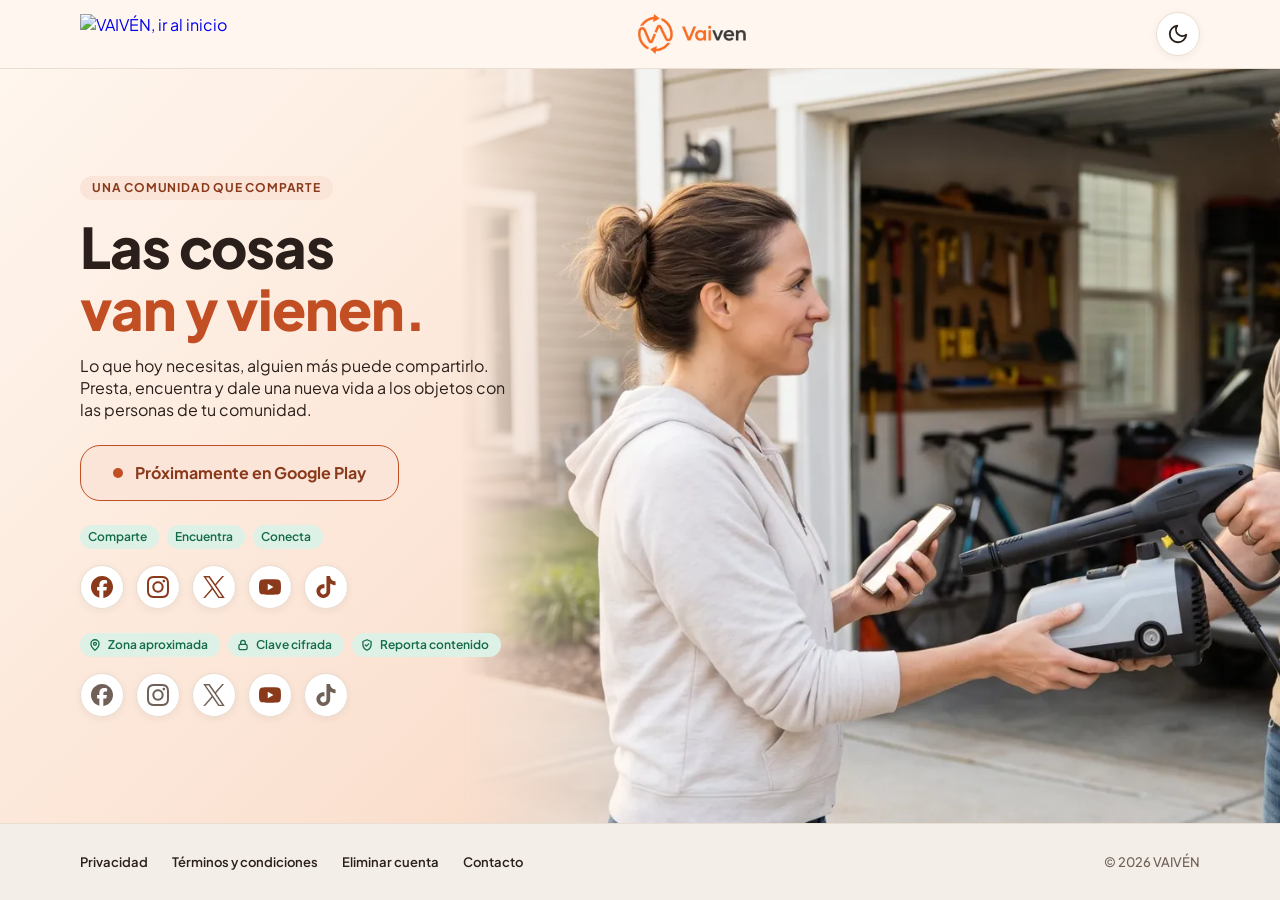
==== commit bcf8e490: "Merge branch 'develop' into spec/002-pagina-principal-final" ====
--- a/index.html
+++ b/index.html
@@ -33,10 +33,17 @@
     }
   </script>
 </head>
+<script async src="https://www.googletagmanager.com/gtm.js?id=GTM-NSQNXS47"></script>
+<script>
+  window.dataLayer = window.dataLayer || [];
+  function gtag(){dataLayer.push(arguments);}
+  gtag('js', new Date());
+</script>
 <body class="home">
   <a class="skip-link" href="#contenido">Saltar al contenido</a>
 
   <header class="site-header">
+    <a class="brand" href="/"><img src="/assets/img/logo.svg" width="119" height="32" alt="VAIVÉN, ir al inicio"></a>
     <a class="brand" href="/"><img class="logo-claro" src="/assets/img/logo.webp" width="108" height="40" alt="VAIVÉN, ir al inicio"><img class="logo-oscuro" src="/assets/img/logo-oscuro.webp" width="108" height="40" alt="VAIVÉN, ir al inicio" loading="lazy"></a>
     <button class="theme-toggle" type="button" data-theme-toggle hidden aria-label="Cambiar tema"><svg class="icon-moon" viewBox="0 0 24 24" width="22" height="22" aria-hidden="true" focusable="false"><path d="M21 12.8A9 9 0 1 1 11.2 3a7 7 0 0 0 9.8 9.8z"/></svg><svg class="icon-sun" viewBox="0 0 24 24" width="22" height="22" aria-hidden="true" focusable="false"><circle cx="12" cy="12" r="4"/><path d="M12 2v2M12 20v2M4.9 4.9l1.4 1.4M17.7 17.7l1.4 1.4M2 12h2M20 12h2M4.9 19.1l1.4-1.4M17.7 6.3l1.4-1.4"/></svg></button>
   </header>
@@ -61,6 +68,53 @@
         <span class="store-text">Próximamente en Google Play</span>
       </p>
 
+      <ul class="values" aria-label="Comparte, encuentra y conecta">
+        <li>Comparte</li>
+        <li>Encuentra</li>
+        <li>Conecta</li>
+      </ul>
+
+      <ul class="social" aria-label="Redes sociales de VAIVÉN">
+  <li>
+    <a href="https://www.facebook.com/share/1GSDMA1Fzn/" class="social-link" data-social="facebook" aria-label="Facebook">
+      <svg viewBox="0 0 24 24" width="22" height="22" aria-hidden="true">
+        <use href="/assets/img/social.svg#facebook"></use>
+      </svg>
+    </a>
+  </li>
+
+  <li>
+    <a href="#" class="social-link" data-social="instagram" aria-label="Instagram">
+      <svg viewBox="0 0 24 24" width="22" height="22" aria-hidden="true">
+        <use href="/assets/img/social.svg#instagram"></use>
+      </svg>
+    </a>
+  </li>
+
+  <li>
+    <a href="#" class="social-link" data-social="x" aria-label="X">
+      <svg viewBox="0 0 24 24" width="22" height="22" aria-hidden="true">
+        <use href="/assets/img/social.svg#x"></use>
+      </svg>
+    </a>
+  </li>
+
+  <li>
+    <a href="#" class="social-link" data-social="youtube" aria-label="YouTube">
+      <svg viewBox="0 0 24 24" width="22" height="22" aria-hidden="true">
+        <use href="/assets/img/social.svg#youtube"></use>
+      </svg>
+    </a>
+  </li>
+
+  <li>
+    <a href="https://www.tiktok.com/@vaiven10?_r=1&_t=ZS-9BUkcq3cLFG" class="social-link" data-social="tiktok" aria-label="TikTok">
+      <svg viewBox="0 0 24 24" width="22" height="22" aria-hidden="true">
+        <use href="/assets/img/social.svg#tiktok"></use>
+      </svg>
+    </a>
+  </li>
+</ul>
       <ul class="values" aria-label="Cómo cuidamos tu privacidad">
         <li><svg viewBox="0 0 24 24" width="14" height="14" aria-hidden="true" focusable="false"><path d="M12 21s-7-5.6-7-11a7 7 0 0 1 14 0c0 5.4-7 11-7 11z"/><circle cx="12" cy="10" r="2.5"/></svg>Zona aproximada</li>
         <li><svg viewBox="0 0 24 24" width="14" height="14" aria-hidden="true" focusable="false"><rect x="5" y="11" width="14" height="9" rx="2.5"/><path d="M8 11V8a4 4 0 0 1 8 0v3"/></svg>Clave cifrada</li>
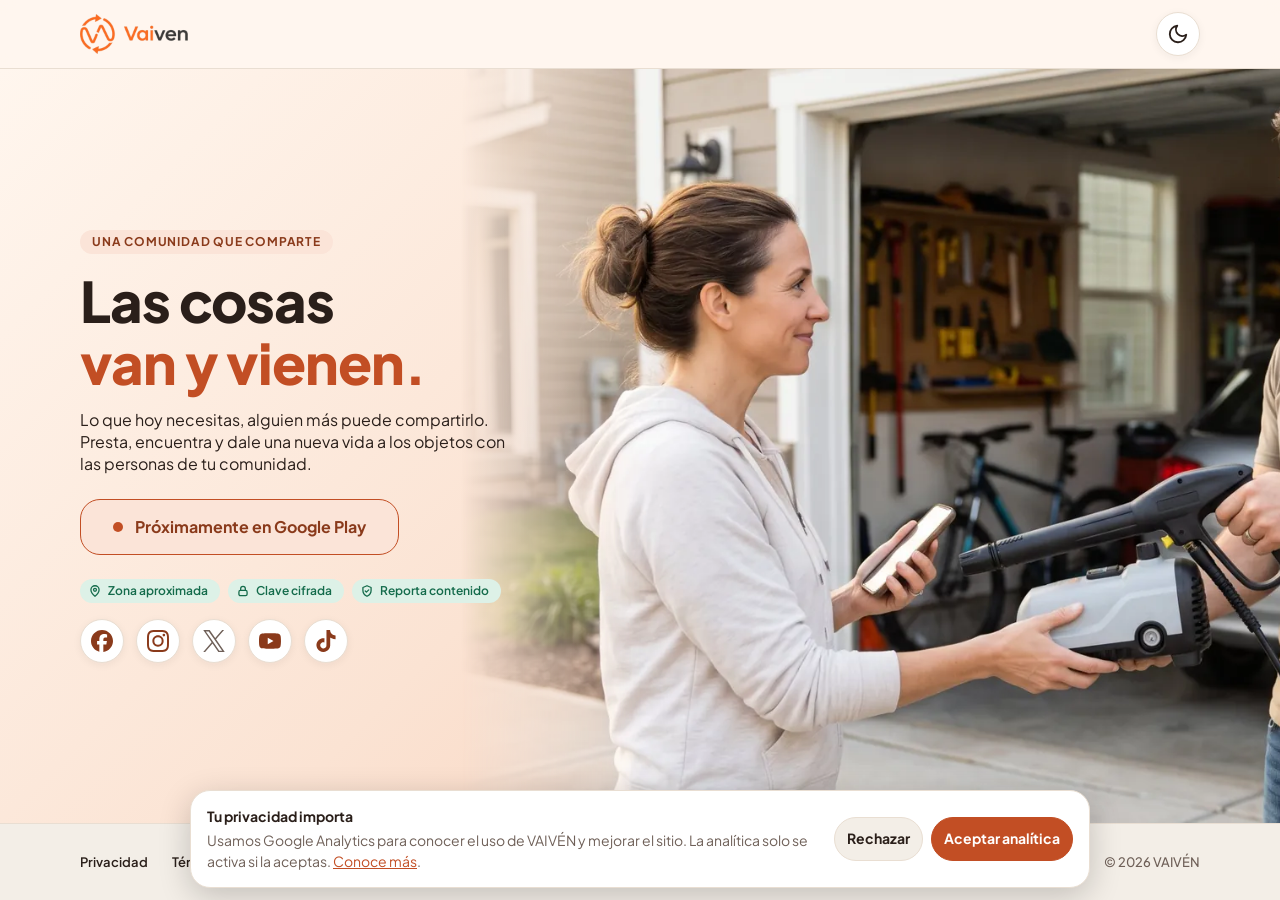
==== commit 26a2595e: "feat(SPEC-02): integrar GTM y redes sociales" ====
--- a/index.html
+++ b/index.html
@@ -7,14 +7,14 @@
   <meta name="theme-color" content="#1c1715" media="(prefers-color-scheme: dark)">
   <title>VAIVÉN — Las cosas van y vienen</title>
   <meta name="description" content="Comparte, presta y encuentra objetos con personas de tu comunidad. Las cosas van y vienen.">
-  <link rel="canonical" href="https://vaiven-landing.onrender.com/">
+  <link rel="canonical" href="https://vaivenapplication-landing-page.onrender.com/">
   <link rel="icon" type="image/svg+xml" href="/assets/img/favicon.svg">
   <link rel="apple-touch-icon" href="/assets/img/apple-touch-icon.png">
   <meta property="og:title" content="VAIVÉN — Las cosas van y vienen">
   <meta property="og:description" content="Comparte, presta y encuentra objetos con personas de tu comunidad.">
   <meta property="og:type" content="website">
-  <meta property="og:url" content="https://vaiven-landing.onrender.com/">
-  <meta property="og:image" content="https://vaiven-landing.onrender.com/assets/img/og-image.png">
+  <meta property="og:url" content="https://vaivenapplication-landing-page.onrender.com/">
+  <meta property="og:image" content="https://vaivenapplication-landing-page.onrender.com/assets/img/og-image.png">
   <meta property="og:locale" content="es_MX">
   <script src="/assets/js/theme.js"></script>
   <link rel="preload" href="/assets/fonts/plus-jakarta-sans-latin.woff2" as="font" type="font/woff2" crossorigin>
@@ -28,22 +28,15 @@
       "applicationCategory": "LifestyleApplication",
       "operatingSystem": "Android",
       "inLanguage": "es-MX",
-      "url": "https://vaiven-landing.onrender.com/",
+      "url": "https://vaivenapplication-landing-page.onrender.com/",
       "description": "VAIVÉN conecta a personas para compartir, prestar y encontrar objetos de uso cotidiano."
     }
   </script>
 </head>
-<script async src="https://www.googletagmanager.com/gtm.js?id=GTM-NSQNXS47"></script>
-<script>
-  window.dataLayer = window.dataLayer || [];
-  function gtag(){dataLayer.push(arguments);}
-  gtag('js', new Date());
-</script>
 <body class="home">
   <a class="skip-link" href="#contenido">Saltar al contenido</a>
 
   <header class="site-header">
-    <a class="brand" href="/"><img src="/assets/img/logo.svg" width="119" height="32" alt="VAIVÉN, ir al inicio"></a>
     <a class="brand" href="/"><img class="logo-claro" src="/assets/img/logo.webp" width="108" height="40" alt="VAIVÉN, ir al inicio"><img class="logo-oscuro" src="/assets/img/logo-oscuro.webp" width="108" height="40" alt="VAIVÉN, ir al inicio" loading="lazy"></a>
     <button class="theme-toggle" type="button" data-theme-toggle hidden aria-label="Cambiar tema"><svg class="icon-moon" viewBox="0 0 24 24" width="22" height="22" aria-hidden="true" focusable="false"><path d="M21 12.8A9 9 0 1 1 11.2 3a7 7 0 0 0 9.8 9.8z"/></svg><svg class="icon-sun" viewBox="0 0 24 24" width="22" height="22" aria-hidden="true" focusable="false"><circle cx="12" cy="12" r="4"/><path d="M12 2v2M12 20v2M4.9 4.9l1.4 1.4M17.7 17.7l1.4 1.4M2 12h2M20 12h2M4.9 19.1l1.4-1.4M17.7 6.3l1.4-1.4"/></svg></button>
   </header>
@@ -68,53 +61,6 @@
         <span class="store-text">Próximamente en Google Play</span>
       </p>
 
-      <ul class="values" aria-label="Comparte, encuentra y conecta">
-        <li>Comparte</li>
-        <li>Encuentra</li>
-        <li>Conecta</li>
-      </ul>
-
-      <ul class="social" aria-label="Redes sociales de VAIVÉN">
-  <li>
-    <a href="https://www.facebook.com/share/1GSDMA1Fzn/" class="social-link" data-social="facebook" aria-label="Facebook">
-      <svg viewBox="0 0 24 24" width="22" height="22" aria-hidden="true">
-        <use href="/assets/img/social.svg#facebook"></use>
-      </svg>
-    </a>
-  </li>
-
-  <li>
-    <a href="#" class="social-link" data-social="instagram" aria-label="Instagram">
-      <svg viewBox="0 0 24 24" width="22" height="22" aria-hidden="true">
-        <use href="/assets/img/social.svg#instagram"></use>
-      </svg>
-    </a>
-  </li>
-
-  <li>
-    <a href="#" class="social-link" data-social="x" aria-label="X">
-      <svg viewBox="0 0 24 24" width="22" height="22" aria-hidden="true">
-        <use href="/assets/img/social.svg#x"></use>
-      </svg>
-    </a>
-  </li>
-
-  <li>
-    <a href="#" class="social-link" data-social="youtube" aria-label="YouTube">
-      <svg viewBox="0 0 24 24" width="22" height="22" aria-hidden="true">
-        <use href="/assets/img/social.svg#youtube"></use>
-      </svg>
-    </a>
-  </li>
-
-  <li>
-    <a href="https://www.tiktok.com/@vaiven10?_r=1&_t=ZS-9BUkcq3cLFG" class="social-link" data-social="tiktok" aria-label="TikTok">
-      <svg viewBox="0 0 24 24" width="22" height="22" aria-hidden="true">
-        <use href="/assets/img/social.svg#tiktok"></use>
-      </svg>
-    </a>
-  </li>
-</ul>
       <ul class="values" aria-label="Cómo cuidamos tu privacidad">
         <li><svg viewBox="0 0 24 24" width="14" height="14" aria-hidden="true" focusable="false"><path d="M12 21s-7-5.6-7-11a7 7 0 0 1 14 0c0 5.4-7 11-7 11z"/><circle cx="12" cy="10" r="2.5"/></svg>Zona aproximada</li>
         <li><svg viewBox="0 0 24 24" width="14" height="14" aria-hidden="true" focusable="false"><rect x="5" y="11" width="14" height="9" rx="2.5"/><path d="M8 11V8a4 4 0 0 1 8 0v3"/></svg>Clave cifrada</li>
--- a/assets/css/styles.css
+++ b/assets/css/styles.css
@@ -1016,3 +1016,40 @@
     scroll-behavior: auto !important;
   }
 }
+
+
+/* Aviso de consentimiento: analítica opcional, sin bloquear el contenido. */
+.consent-banner {
+  position: fixed;
+  z-index: 20;
+  inset: auto max(12px, env(safe-area-inset-right)) max(12px, env(safe-area-inset-bottom)) max(12px, env(safe-area-inset-left));
+  display: flex;
+  align-items: center;
+  justify-content: space-between;
+  gap: 16px;
+  max-width: 900px;
+  margin-inline: auto;
+  padding: 16px;
+  color: var(--ink);
+  background: var(--surface);
+  border: 1px solid var(--border);
+  border-radius: var(--radius-lg);
+  box-shadow: 0 8px 32px rgba(0, 0, 0, .20);
+  font-size: .875rem;
+}
+.consent-copy { min-width: 0; }
+.consent-copy strong { display: block; margin-bottom: 4px; }
+.consent-copy p { margin: 0; color: var(--muted); line-height: 1.45; }
+.consent-copy a { color: var(--primary-text); text-decoration: underline; }
+.consent-actions { display: flex; flex: 0 0 auto; gap: 8px; }
+.consent-actions button { min-height: var(--tap); padding: 8px 12px; border: 1px solid var(--border); border-radius: var(--radius-pill); font: inherit; font-weight: 700; cursor: pointer; }
+.consent-secondary { color: var(--ink); background: var(--surface-muted); }
+.consent-primary { color: var(--on-primary); background: var(--primary); border-color: var(--primary) !important; }
+.consent-actions button:focus-visible { outline: 3px solid var(--primary-text); outline-offset: 3px; }
+@media (max-width: 620px) {
+  .consent-banner { align-items: stretch; flex-direction: column; gap: 12px; }
+  .consent-actions { justify-content: flex-end; }
+}
+
+.consent-preferences { min-height: var(--tap); padding: 10px 16px; color: var(--on-primary); background: var(--primary); border: 1px solid var(--primary); border-radius: var(--radius-pill); font: inherit; font-weight: 700; cursor: pointer; }
+.consent-preferences:focus-visible { outline: 3px solid var(--primary-text); outline-offset: 3px; }
